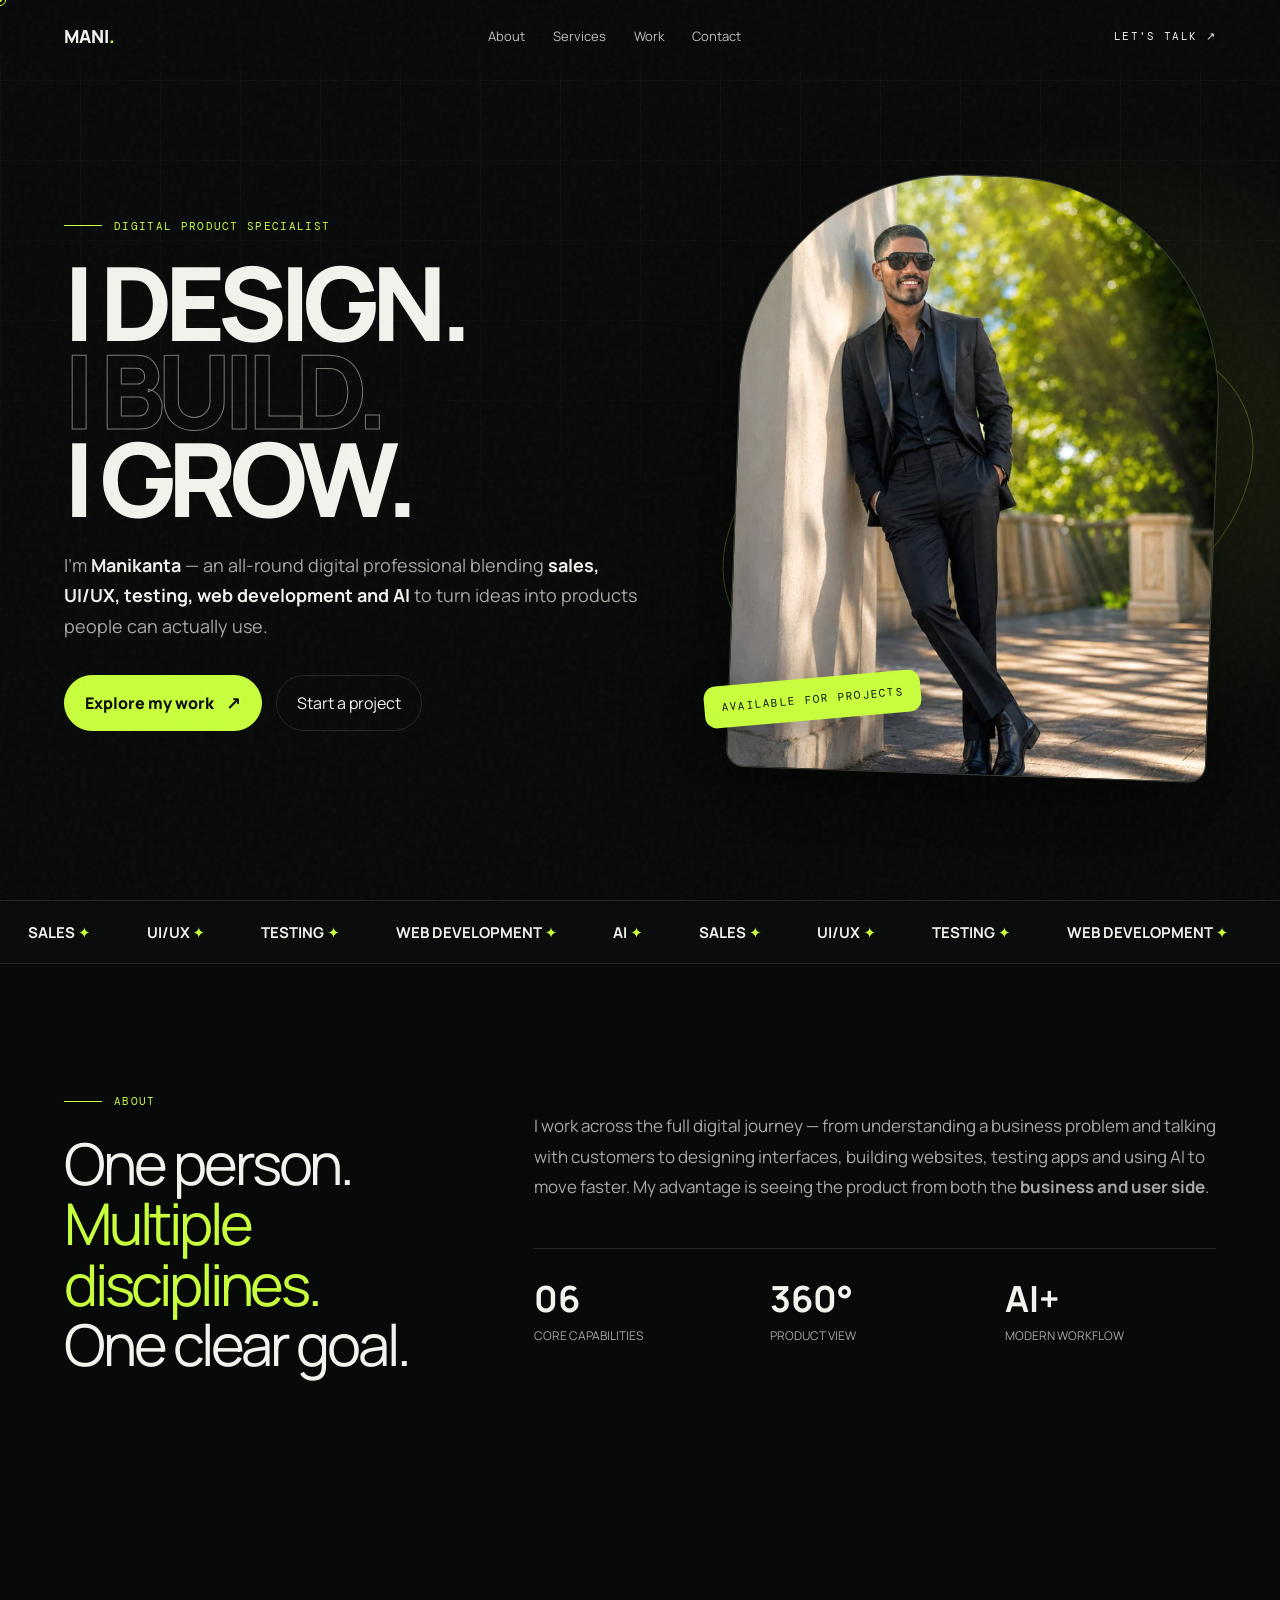
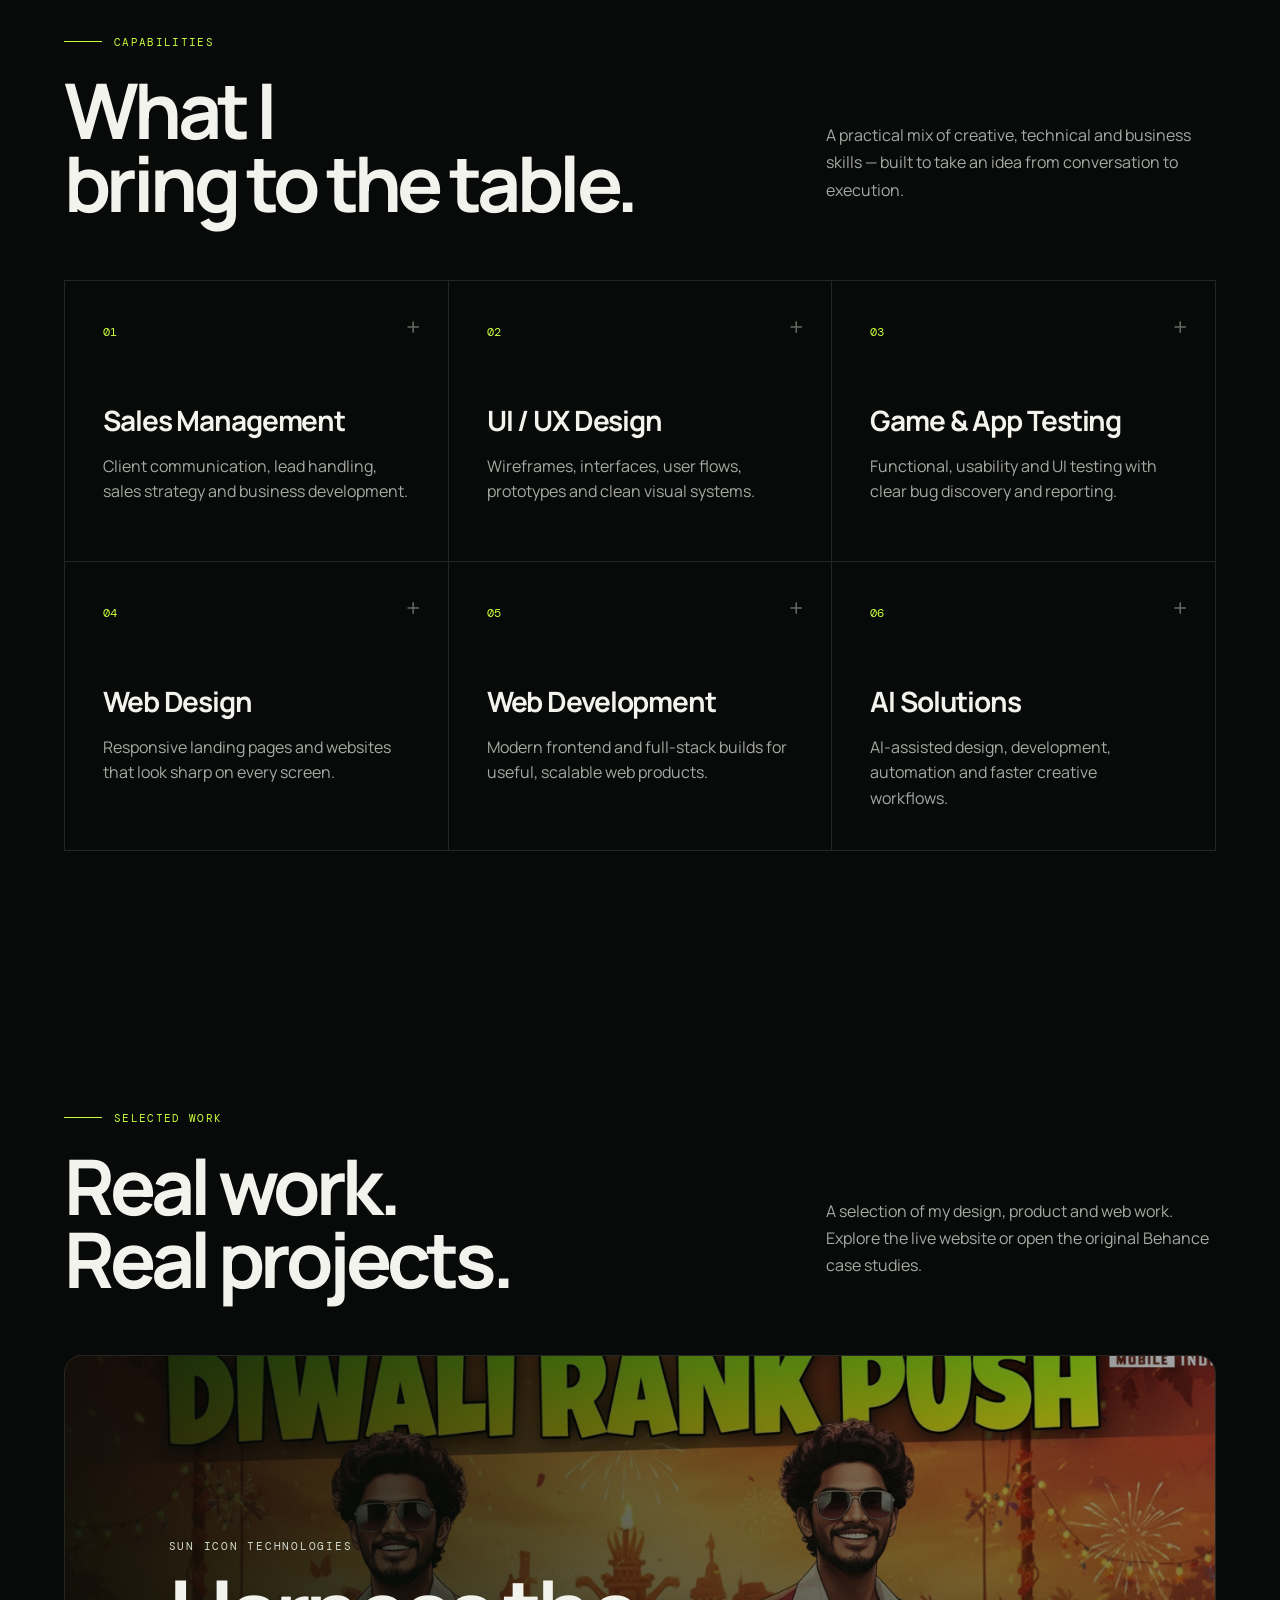
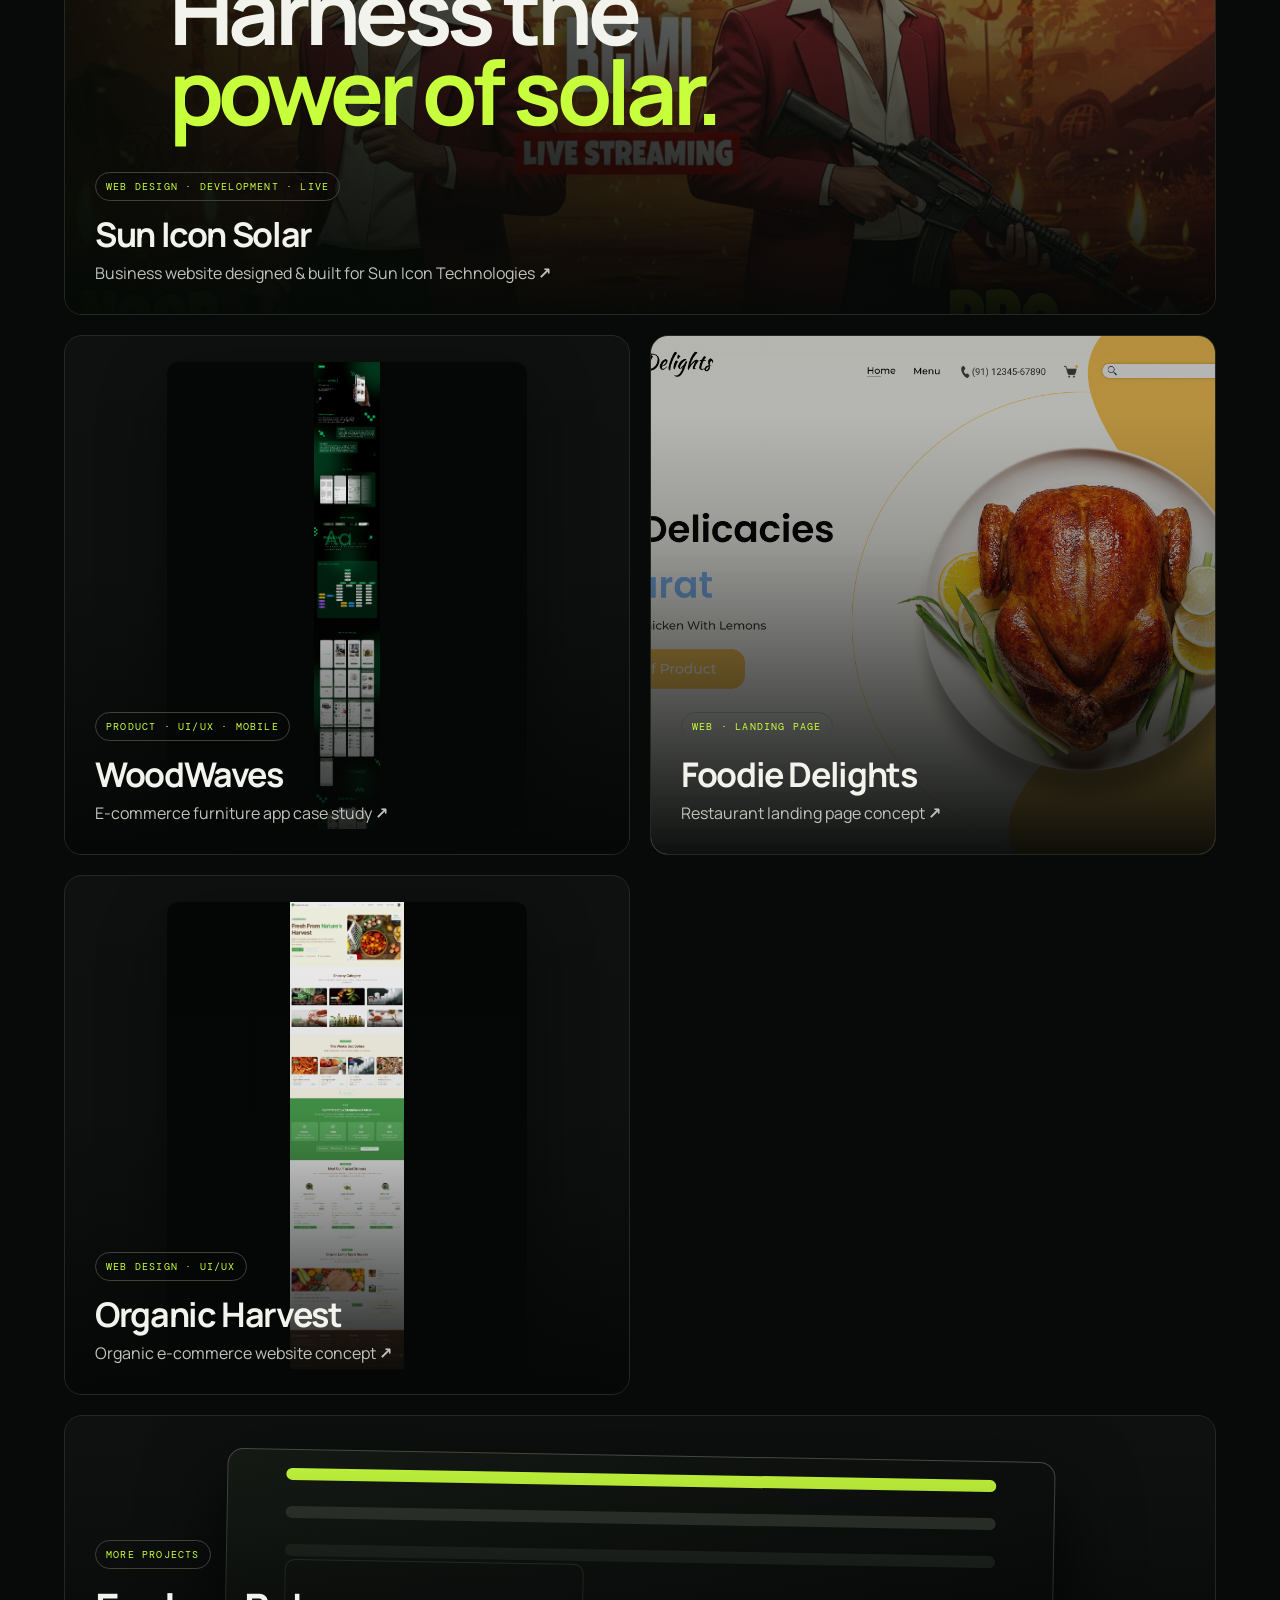
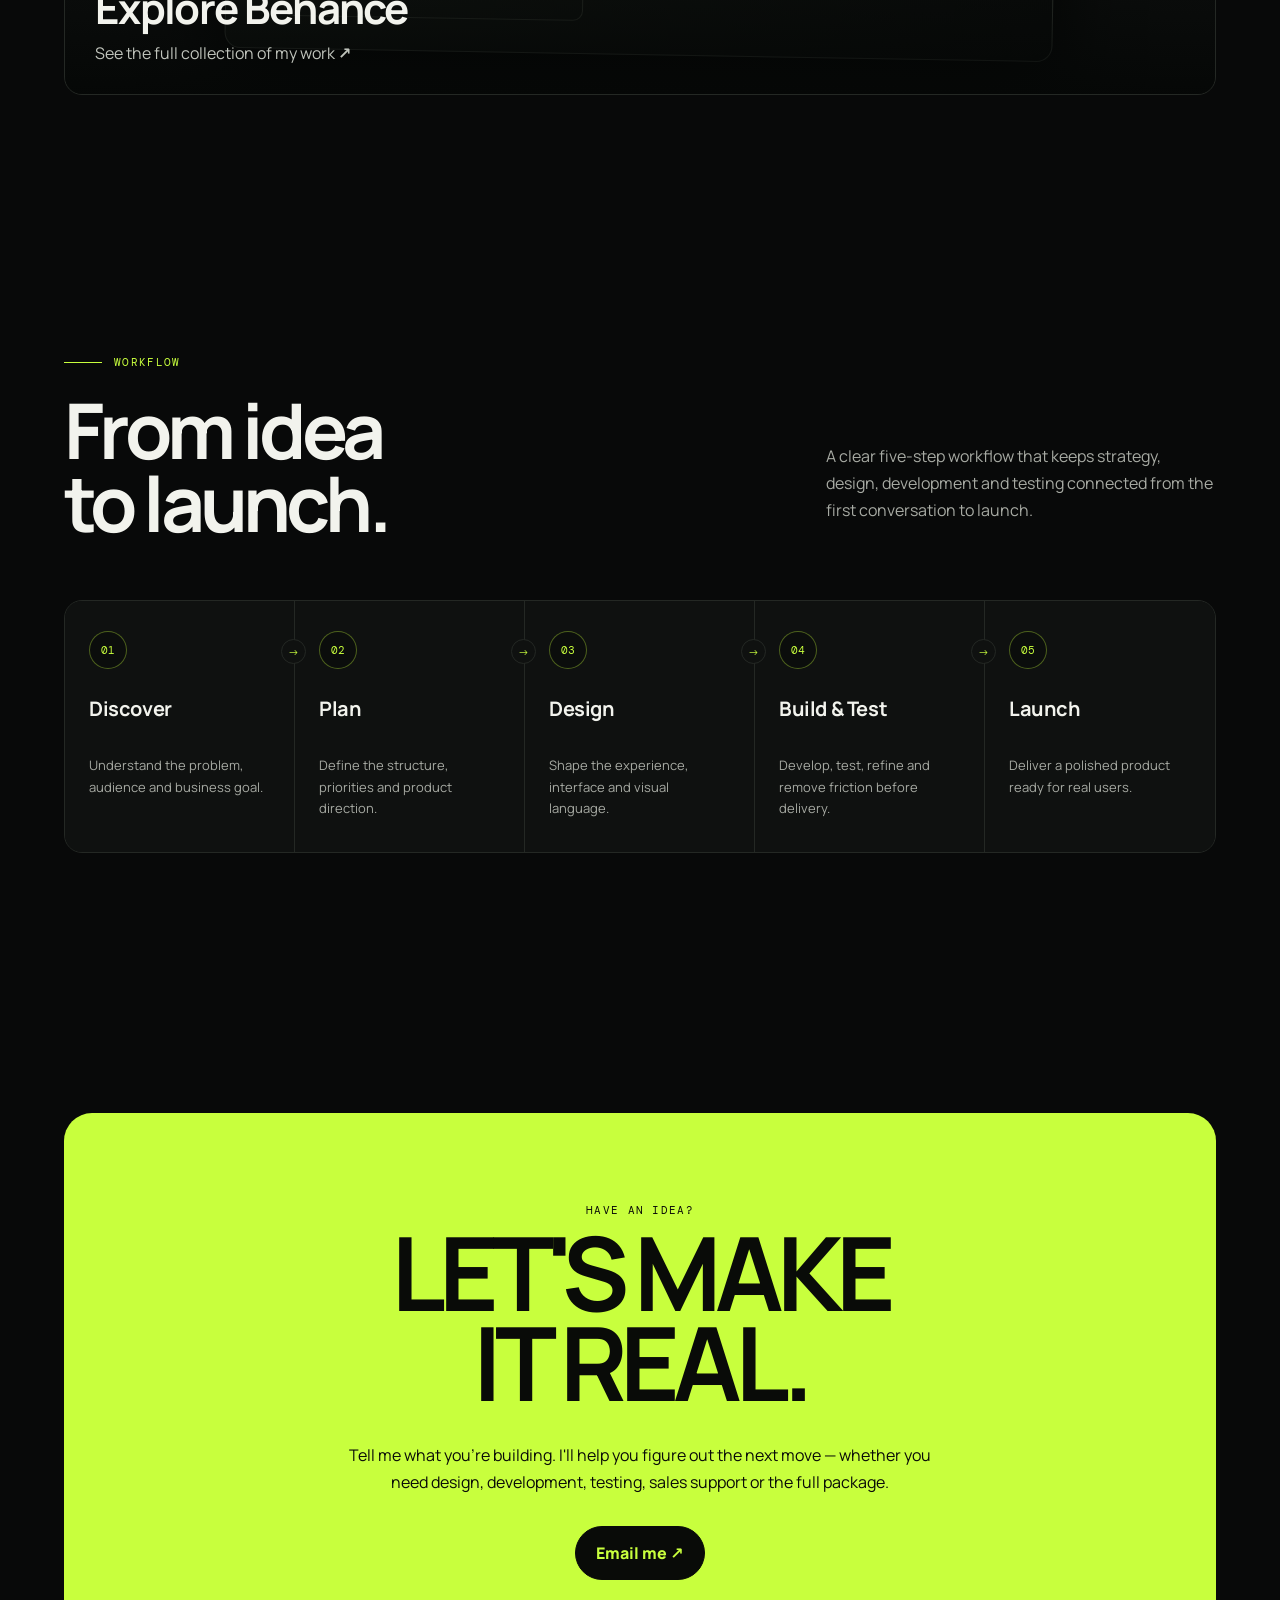
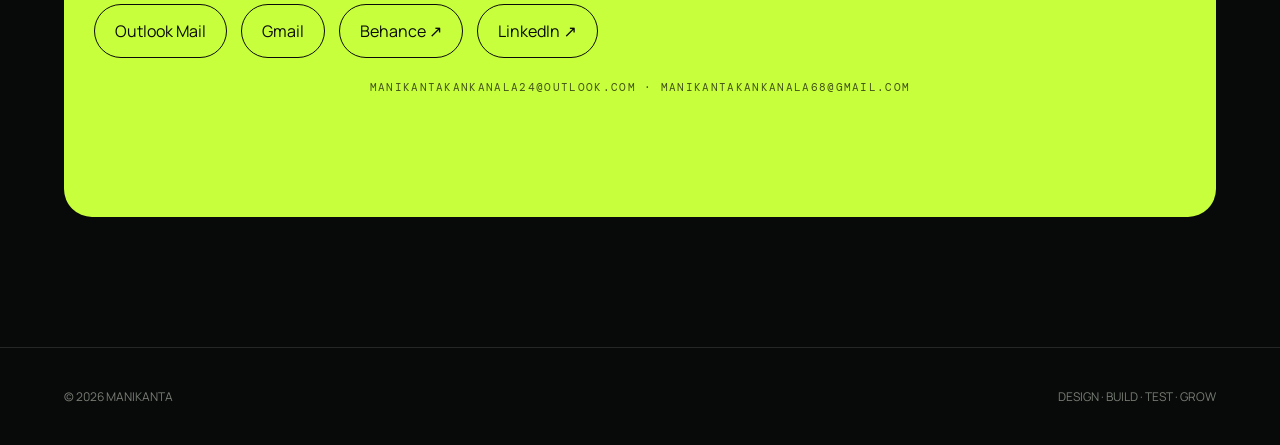
==== index.html @ 2b6ebcb5 "Add files via upload" ====
<!DOCTYPE html>
<html lang="en">
<head>
<meta charset="UTF-8">
<meta name="viewport" content="width=device-width, initial-scale=1.0">
<title>Manikanta — Digital Product Specialist</title>
<meta name="description" content="Manikanta — Sales, UI/UX, Testing, Web Development and AI-powered digital products.">
<style>
@import url('https://fonts.googleapis.com/css2?family=DM+Mono:wght@400;500&family=Manrope:wght@400;500;600;700;800&display=swap');
:root{--bg:#080909;--panel:#101211;--text:#f2f3ed;--muted:#a7aaa3;--line:#242824;--accent:#c8ff3d;--accent2:#e7ff9e}
*{box-sizing:border-box}html{scroll-behavior:smooth}body{margin:0;background:var(--bg);color:var(--text);font-family:Manrope,system-ui,sans-serif;overflow-x:hidden;cursor:none}
a{color:inherit;text-decoration:none}.mono{font-family:"DM Mono",monospace;text-transform:uppercase;letter-spacing:.12em;font-size:11px}
.cursor{position:fixed;z-index:1000;width:12px;height:12px;border:1px solid var(--accent);border-radius:50%;pointer-events:none;transform:translate(-50%,-50%);transition:width .25s,height .25s,background .25s}.cursor-dot{position:fixed;z-index:1001;width:4px;height:4px;background:var(--accent);border-radius:50%;pointer-events:none;transform:translate(-50%,-50%)}
body.hovering .cursor{width:42px;height:42px;background:rgba(200,255,61,.12)}
.noise{position:fixed;inset:0;z-index:99;pointer-events:none;opacity:.035;background-image:url("data:image/svg+xml,%3Csvg viewBox='0 0 180 180' xmlns='http://www.w3.org/2000/svg'%3E%3Cfilter id='n'%3E%3CfeTurbulence type='fractalNoise' baseFrequency='.9' numOctaves='4' stitchTiles='stitch'/%3E%3C/filter%3E%3Crect width='100%25' height='100%25' filter='url(%23n)'/%3E%3C/svg%3E")}
nav{position:fixed;z-index:90;top:0;left:0;right:0;display:flex;align-items:center;justify-content:space-between;padding:24px 5vw;background:linear-gradient(#080909ee,transparent);backdrop-filter:blur(5px)}
.logo{font-weight:800;font-size:18px}.logo span{color:var(--accent)}nav .links{display:flex;gap:28px;color:#bfc2ba;font-size:13px}nav .links a{transition:.25s}nav .links a:hover{color:var(--accent)}
.hero{min-height:100svh;position:relative;display:grid;place-items:center;padding:130px 5vw 80px;overflow:hidden}
.grid{position:absolute;inset:0;background-image:linear-gradient(rgba(255,255,255,.035) 1px,transparent 1px),linear-gradient(90deg,rgba(255,255,255,.035) 1px,transparent 1px);background-size:80px 80px;mask-image:linear-gradient(to bottom,#000,transparent 85%)}
.glow{position:absolute;width:55vw;height:55vw;right:-15vw;top:10vh;background:radial-gradient(circle,rgba(200,255,61,.13),transparent 65%);filter:blur(20px);animation:pulse 7s ease-in-out infinite}
@keyframes pulse{50%{transform:scale(1.08);opacity:.65}}
.hero-inner{width:min(1250px,100%);display:grid;grid-template-columns:1.08fr .92fr;gap:5vw;align-items:center;position:relative;z-index:2}
.eyebrow{display:flex;align-items:center;gap:12px;color:var(--accent);margin-bottom:25px}.eyebrow i{display:block;width:38px;height:1px;background:var(--accent)}
h1{font-size:clamp(55px,8vw,122px);line-height:.86;letter-spacing:-.07em;margin:0 0 28px;font-weight:800}
h1 .outline{color:transparent;-webkit-text-stroke:1px #777c73}
.hero-copy{max-width:650px;color:var(--muted);font-size:18px;line-height:1.7}.hero-copy b{color:var(--text)}
.ctas{display:flex;gap:14px;margin-top:34px;flex-wrap:wrap}.btn{display:inline-flex;align-items:center;gap:12px;padding:15px 20px;border:1px solid var(--line);border-radius:999px;transition:transform .25s,background .25s,color .25s}.btn.primary{background:var(--accent);color:#0b0d09;border-color:var(--accent);font-weight:800}.btn:hover{transform:translateY(-3px)}.btn .arrow{font-size:18px}
.photo-wrap{position:relative;justify-self:end;width:min(480px,100%);perspective:1200px}
.photo-frame{position:relative;aspect-ratio:4/5;border-radius:220px 220px 18px 18px;overflow:hidden;border:1px solid #3b4037;box-shadow:0 40px 90px rgba(0,0,0,.55);transform:rotate(2deg);transition:transform .2s ease-out}
.photo-frame:after{content:"";position:absolute;inset:0;background:linear-gradient(135deg,rgba(200,255,61,.14),transparent 35%,transparent 65%,rgba(0,0,0,.35));mix-blend-mode:screen}
.photo{width:100%;height:100%;object-fit:cover;object-position:center;display:block;filter:saturate(.92) contrast(1.04)}
.photo-tag{position:absolute;left:-32px;bottom:55px;background:var(--accent);color:#0b0d09;padding:14px 17px;border-radius:12px;z-index:3;box-shadow:0 15px 40px rgba(0,0,0,.4);transform:rotate(-5deg)}
.orbit{position:absolute;width:115%;height:55%;border:1px solid rgba(200,255,61,.3);border-radius:50%;right:-10%;top:28%;transform:rotate(-20deg);animation:orbit 10s linear infinite}.orbit:before{content:"";position:absolute;width:9px;height:9px;background:var(--accent);border-radius:50%;top:5%;left:20%;box-shadow:0 0 30px var(--accent)}
@keyframes orbit{to{transform:rotate(340deg)}}
.marquee{border-block:1px solid var(--line);overflow:hidden;white-space:nowrap;padding:20px 0;background:#0b0d0c}.track{display:inline-block;animation:marquee 28s linear infinite}.track span{font-size:15px;font-weight:700;margin:0 28px}.track b{color:var(--accent)}@keyframes marquee{to{transform:translateX(-50%)}}
section{padding:130px 5vw}.container{width:min(1250px,100%);margin:auto}.section-head{display:flex;justify-content:space-between;gap:30px;align-items:end;margin-bottom:60px}.section-title{font-size:clamp(42px,6vw,78px);line-height:.95;letter-spacing:-.06em;margin:0}.section-desc{max-width:390px;color:var(--muted);line-height:1.7}
.services{display:grid;grid-template-columns:repeat(3,1fr);gap:1px;background:var(--line);border:1px solid var(--line)}.service{background:var(--bg);padding:38px;min-height:280px;position:relative;transition:background .35s,transform .35s}.service:hover{background:#111510;transform:translateY(-5px);z-index:2}.num{color:var(--accent);font-family:"DM Mono";font-size:12px}.service h3{font-size:28px;margin:60px 0 15px;letter-spacing:-.04em}.service p{color:var(--muted);line-height:1.6;margin:0}.service .plus{position:absolute;right:28px;top:28px;font-size:25px;color:#62675f;transition:.3s}.service:hover .plus{color:var(--accent);transform:rotate(90deg)}
.showcase-grid{display:grid;grid-template-columns:repeat(2,minmax(0,1fr));gap:20px}.project{background:#0f1110;border:1px solid var(--line);border-radius:18px;overflow:hidden;min-height:430px;position:relative;display:flex;align-items:flex-end;padding:30px;transition:transform .4s,border-color .4s;isolation:isolate}.project:hover{transform:translateY(-8px);border-color:#59604f}.featured-project{grid-column:1 / -1;min-height:560px}.project-bg{position:absolute;inset:0;overflow:hidden}.ui-mock{position:absolute;inset:9%;border:1px solid #454b43;border-radius:16px;background:linear-gradient(135deg,#151a15,#0a0c0b);box-shadow:0 30px 80px #000;transform:rotate(-4deg);transition:.6s}.project:hover .ui-mock{transform:rotate(0) scale(1.04)}.ui-mock:before{content:"";position:absolute;left:7%;right:7%;top:9%;height:12px;background:var(--accent);border-radius:8px;box-shadow:0 38px 0 #30352e,0 76px 0 #242923}.ui-mock:after{content:"";position:absolute;left:7%;width:36%;top:55%;height:28%;border:1px solid #343a32;border-radius:10px}.project-img{position:absolute;inset:0;width:100%;height:100%;object-fit:cover;object-position:center;opacity:.72;filter:saturate(.9) contrast(1.05);transition:transform .7s ease,opacity .5s}.project-img.portrait{inset:5% 18%;width:64%;height:90%;object-fit:contain;object-position:center;background:#0b0d0c;border-radius:12px;box-shadow:0 25px 70px rgba(0,0,0,.55);opacity:.95}.project-img.landscape{object-fit:cover}.project.portrait-project{min-height:520px}.project.portrait-project:after{background:linear-gradient(180deg,rgba(5,7,6,.02) 0%,rgba(5,7,6,.08) 45%,rgba(5,7,6,.96) 100%)}.project:after{content:"";position:absolute;inset:0;background:linear-gradient(180deg,rgba(5,7,6,.04) 15%,rgba(5,7,6,.2) 40%,rgba(5,7,6,.95) 100%);z-index:-0}.project:hover .project-img{transform:scale(1.06);opacity:.9}.project-content{position:relative;z-index:2}.project-content h3{font-size:34px;margin:10px 0 5px;letter-spacing:-.04em}.project-content p{color:#c0c4bc;margin:0}.project .pill{display:inline-block;border:1px solid #3c4339;padding:7px 10px;border-radius:999px;font-size:10px;color:var(--accent)}.featured-overlay{position:absolute;inset:0;display:flex;flex-direction:column;justify-content:center;padding:8% 9%;z-index:1;background:linear-gradient(90deg,rgba(5,10,6,.88),rgba(5,10,6,.35) 55%,rgba(5,10,6,.08))}.small-label{font-size:11px;letter-spacing:.16em;color:#d4dacf}.featured-title{font-size:clamp(44px,7vw,92px);font-weight:700;line-height:.9;letter-spacing:-.06em;margin-top:18px}.featured-title span{color:var(--accent)}.creative-bg{background:radial-gradient(circle at 75% 25%,rgba(200,255,61,.18),transparent 30%),linear-gradient(135deg,#151914,#090b0a)}.creative-mark{position:absolute;right:12%;top:15%;font-size:110px;color:var(--accent);opacity:.12}.creative-copy{position:absolute;left:11%;top:18%;display:flex;flex-direction:column;gap:18px}.creative-copy strong{font-size:clamp(42px,5vw,72px);line-height:.88;letter-spacing:-.06em}.behance-card{min-height:280px;grid-column:1 / -1}.behance-card .project-content h3{font-size:42px}
.about{display:grid;grid-template-columns:.7fr 1.3fr;gap:8vw;align-items:start}.about-big{font-size:clamp(35px,4.5vw,62px);line-height:1.05;letter-spacing:-.055em;margin:0}.about-big em{color:var(--accent);font-style:normal}.about-text{color:var(--muted);font-size:17px;line-height:1.8}.stats{display:grid;grid-template-columns:repeat(3,1fr);gap:25px;margin-top:45px;border-top:1px solid var(--line);padding-top:25px}.stat strong{font-size:36px;display:block}.stat span{font-size:12px;color:var(--muted)}
.process{display:grid;grid-template-columns:repeat(5,minmax(0,1fr));border:1px solid var(--line);border-radius:18px;overflow:hidden;background:#0f1110}.step{position:relative;padding:30px 24px 32px;min-height:250px;border-right:1px solid var(--line);display:flex;flex-direction:column;align-items:flex-start;background:#0f1110;transition:background .3s,transform .3s}.step:last-child{border-right:0}.step:hover{background:#131713}.step .num{display:flex;align-items:center;justify-content:center;width:38px;height:38px;border:1px solid rgba(200,255,61,.35);border-radius:50%;font-size:11px;background:#0b0d0c;flex:0 0 auto}.step h4{font-size:20px;line-height:1.15;margin:28px 0 12px;letter-spacing:-.02em;min-height:46px}.step p{font-size:13px;color:var(--muted);line-height:1.65;margin:0;max-width:190px}.step:not(:last-child):after{content:"→";position:absolute;right:-12px;top:38px;width:23px;height:23px;display:flex;align-items:center;justify-content:center;background:#0f1110;border:1px solid var(--line);border-radius:50%;font-size:11px;color:var(--accent);z-index:2}
.contact{position:relative;overflow:hidden;text-align:center;background:#c8ff3d;color:#090b08;border-radius:28px;padding:90px 30px}.contact h2{font-size:clamp(50px,8vw,110px);line-height:.88;letter-spacing:-.07em;margin:10px 0 35px}.contact p{max-width:600px;margin:auto auto 30px;line-height:1.7}.contact .btn{border-color:#090b08}.contact .btn.primary{background:#090b08;color:var(--accent)}
footer{padding:40px 5vw;border-top:1px solid var(--line);display:flex;justify-content:space-between;color:#777d74;font-size:12px}.reveal{opacity:0;transform:translateY(35px);transition:opacity .8s cubic-bezier(.2,.7,.2,1),transform .8s cubic-bezier(.2,.7,.2,1)}.reveal.visible{opacity:1;transform:none}
@media(max-width:900px){.showcase-grid{grid-template-columns:1fr}.featured-project{grid-column:auto;min-height:460px}.behance-card{grid-column:auto}.featured-title{font-size:clamp(42px,12vw,68px)}body{cursor:auto}.cursor,.cursor-dot{display:none}nav .links{display:none}.hero-inner,.about{grid-template-columns:1fr}.photo-wrap{justify-self:center;max-width:430px}.hero{padding-top:120px}.services{grid-template-columns:1fr}.process{grid-template-columns:1fr}.step{border-right:0;border-bottom:1px solid var(--line);min-height:auto;padding:26px 24px 30px}.step:last-child{border-bottom:0}.step h4{min-height:0;margin:20px 0 10px}.step p{max-width:none}.step:not(:last-child):after{content:"↓";right:22px;top:auto;bottom:-12px}.section-head{display:block}.section-desc{margin-top:20px}.stats{grid-template-columns:1fr 1fr}.photo-tag{left:0}.project.big{min-height:430px}}
@media(max-width:520px){section{padding:90px 5vw}h1{font-size:55px}.hero-copy{font-size:15px}.stats{grid-template-columns:1fr}.contact{padding:65px 20px}.contact h2{font-size:56px}footer{display:block;line-height:2}}
</style>
</head>
<body>
<div class="noise"></div><div class="cursor"></div><div class="cursor-dot"></div>
<nav><a class="logo" href="#">MANI<span>.</span></a><div class="links"><a href="#about">About</a><a href="#services">Services</a><a href="#work">Work</a><a href="#contact">Contact</a></div><a class="mono" href="#contact">Let's talk ↗</a></nav>

<main>
<section class="hero">
<div class="grid"></div><div class="glow"></div>
<div class="hero-inner">
<div class="reveal">
<div class="eyebrow mono"><i></i> Digital Product Specialist</div>
<h1>I DESIGN.<br><span class="outline">I BUILD.</span><br>I GROW.</h1>
<p class="hero-copy">I'm <b>Manikanta</b> — an all-round digital professional blending <b>sales, UI/UX, testing, web development and AI</b> to turn ideas into products people can actually use.</p>
<div class="ctas"><a class="btn primary magnetic" href="#work">Explore my work <span class="arrow">↗</span></a><a class="btn magnetic" href="#contact">Start a project</a></div>
</div>
<div class="photo-wrap reveal" id="photoWrap">
<div class="orbit"></div>
<div class="photo-frame" id="photoFrame"><img class="photo" src="assets/profile.jpeg" alt="Manikanta"></div>
<div class="photo-tag mono">Available for projects</div>
</div>
</div>
</section>

<div class="marquee"><div class="track"><span>SALES <b>✦</b></span><span>UI/UX <b>✦</b></span><span>TESTING <b>✦</b></span><span>WEB DEVELOPMENT <b>✦</b></span><span>AI <b>✦</b></span><span>SALES <b>✦</b></span><span>UI/UX <b>✦</b></span><span>TESTING <b>✦</b></span><span>WEB DEVELOPMENT <b>✦</b></span><span>AI <b>✦</b></span></div></div>

<section id="about"><div class="container about">
<div class="reveal"><div class="eyebrow mono"><i></i> About</div><p class="about-big">One person.<br><em>Multiple disciplines.</em><br>One clear goal.</p></div>
<div class="reveal"><p class="about-text">I work across the full digital journey — from understanding a business problem and talking with customers to designing interfaces, building websites, testing apps and using AI to move faster. My advantage is seeing the product from both the <b>business and user side</b>.</p>
<div class="stats"><div class="stat"><strong>06</strong><span>CORE CAPABILITIES</span></div><div class="stat"><strong>360°</strong><span>PRODUCT VIEW</span></div><div class="stat"><strong>AI+</strong><span>MODERN WORKFLOW</span></div></div></div>
</div></section>

<section id="services"><div class="container"><div class="section-head reveal"><div><div class="eyebrow mono"><i></i> Capabilities</div><h2 class="section-title">What I<br>bring to the table.</h2></div><p class="section-desc">A practical mix of creative, technical and business skills — built to take an idea from conversation to execution.</p></div>
<div class="services reveal">
<div class="service"><span class="num">01</span><span class="plus">+</span><h3>Sales Management</h3><p>Client communication, lead handling, sales strategy and business development.</p></div>
<div class="service"><span class="num">02</span><span class="plus">+</span><h3>UI / UX Design</h3><p>Wireframes, interfaces, user flows, prototypes and clean visual systems.</p></div>
<div class="service"><span class="num">03</span><span class="plus">+</span><h3>Game & App Testing</h3><p>Functional, usability and UI testing with clear bug discovery and reporting.</p></div>
<div class="service"><span class="num">04</span><span class="plus">+</span><h3>Web Design</h3><p>Responsive landing pages and websites that look sharp on every screen.</p></div>
<div class="service"><span class="num">05</span><span class="plus">+</span><h3>Web Development</h3><p>Modern frontend and full-stack builds for useful, scalable web products.</p></div>
<div class="service"><span class="num">06</span><span class="plus">+</span><h3>AI Solutions</h3><p>AI-assisted design, development, automation and faster creative workflows.</p></div>
</div></div></section>

<section id="work"><div class="container"><div class="section-head reveal"><div><div class="eyebrow mono"><i></i> Selected work</div><h2 class="section-title">Real work.<br>Real projects.</h2></div><p class="section-desc">A selection of my design, product and web work. Explore the live website or open the original Behance case studies.</p></div>
<div class="showcase-grid">
<a class="project featured-project reveal" href="https://www.suniconsolar.com/" target="_blank" rel="noopener"><div class="project-bg"><img class="project-img" src="assets/solar.jpg" alt="Sun Icon Solar website"><div class="featured-overlay"><span class="mono small-label">SUN ICON TECHNOLOGIES</span><div class="featured-title">Harness the<br><span>power of solar.</span></div></div></div><div class="project-content"><span class="pill mono">WEB DESIGN · DEVELOPMENT · LIVE</span><h3>Sun Icon Solar</h3><p>Business website designed & built for Sun Icon Technologies <b>↗</b></p></div></a>
<a class="project portrait-project reveal" href="https://www.behance.net/gallery/199093803/WoodWaves-Furniture-%28-e-commerce-app%29" target="_blank" rel="noopener"><img class="project-img portrait" src="assets/woodwaves.png" alt="WoodWaves Furniture app"><div class="project-content"><span class="pill mono">PRODUCT · UI/UX · MOBILE</span><h3>WoodWaves</h3><p>E-commerce furniture app case study <b>↗</b></p></div></a>
<a class="project reveal" href="https://www.behance.net/gallery/180181639/Foodie-Delights-%28-Landing-page-%29" target="_blank" rel="noopener"><img class="project-img landscape" src="assets/foodie.jpg" alt="Foodie Delights landing page"><div class="project-content"><span class="pill mono">WEB · LANDING PAGE</span><h3>Foodie Delights</h3><p>Restaurant landing page concept <b>↗</b></p></div></a>
<a class="project portrait-project reveal" href="#" aria-label="Organic Harvest project"><img class="project-img portrait" src="assets/organic.jpg" alt="Organic Harvest website project"><div class="project-content"><span class="pill mono">WEB DESIGN · UI/UX</span><h3>Organic Harvest</h3><p>Organic e-commerce website concept <b>↗</b></p></div></a>
<a class="project behance-card reveal" href="https://www.behance.net/manikankanala" target="_blank" rel="noopener"><div class="project-bg"><div class="ui-mock" style="inset:14%;transform:rotate(1deg)"></div></div><div class="project-content"><span class="pill mono">MORE PROJECTS</span><h3>Explore Behance</h3><p>See the full collection of my work <b>↗</b></p></div></a>
</div></div></section>

<section id="process"><div class="container"><div class="section-head reveal"><div><div class="eyebrow mono"><i></i> Workflow</div><h2 class="section-title">From idea<br>to launch.</h2></div><p class="section-desc">A clear five-step workflow that keeps strategy, design, development and testing connected from the first conversation to launch.</p></div>
<div class="process reveal">
<div class="step"><span class="num">01</span><h4>Discover</h4><p>Understand the problem, audience and business goal.</p></div>
<div class="step"><span class="num">02</span><h4>Plan</h4><p>Define the structure, priorities and product direction.</p></div>
<div class="step"><span class="num">03</span><h4>Design</h4><p>Shape the experience, interface and visual language.</p></div>
<div class="step"><span class="num">04</span><h4>Build & Test</h4><p>Develop, test, refine and remove friction before delivery.</p></div>
<div class="step"><span class="num">05</span><h4>Launch</h4><p>Deliver a polished product ready for real users.</p></div>
</div></div></section>

<section id="contact"><div class="container"><div class="contact reveal"><div class="mono">Have an idea?</div><h2>LET'S MAKE<br>IT REAL.</h2><p>Tell me what you're building. I'll help you figure out the next move — whether you need design, development, testing, sales support or the full package.</p><a class="btn primary magnetic" href="mailto:manikantakankanala24@outlook.com">Email me ↗</a><div style="display:flex;flex-wrap:wrap;gap:14px;margin-top:24px"><a class="btn" href="mailto:manikantakankanala24@outlook.com">Outlook Mail</a><a class="btn" href="mailto:manikantakankanala68@gmail.com">Gmail</a><a class="btn" href="https://www.behance.net/manikankanala" target="_blank" rel="noopener">Behance ↗</a><a class="btn" href="https://www.linkedin.com/" target="_blank" rel="noopener">LinkedIn ↗</a></div><p class="mono" style="margin-top:20px;font-size:11px;opacity:.7">manikantakankanala24@outlook.com · manikantakankanala68@gmail.com</p></div></div></section>
</main>
<footer><span>© 2026 MANIKANTA</span><span>DESIGN · BUILD · TEST · GROW</span></footer>

<script>
const cursor=document.querySelector('.cursor'),dot=document.querySelector('.cursor-dot');
window.addEventListener('mousemove',e=>{cursor.style.left=e.clientX+'px';cursor.style.top=e.clientY+'px';dot.style.left=e.clientX+'px';dot.style.top=e.clientY+'px'});
document.querySelectorAll('a,.service,.project,.magnetic').forEach(el=>{el.addEventListener('mouseenter',()=>document.body.classList.add('hovering'));el.addEventListener('mouseleave',()=>document.body.classList.remove('hovering'))});
const io=new IntersectionObserver(entries=>entries.forEach(e=>{if(e.isIntersecting)e.target.classList.add('visible')}),{threshold:.12});
document.querySelectorAll('.reveal').forEach(e=>io.observe(e));
const wrap=document.getElementById('photoWrap'), frame=document.getElementById('photoFrame');
wrap.addEventListener('mousemove',e=>{const r=wrap.getBoundingClientRect(),x=(e.clientX-r.left)/r.width-.5,y=(e.clientY-r.top)/r.height-.5;frame.style.transform=`rotateY(${x*10}deg) rotateX(${-y*10}deg) rotate(2deg) translateY(-4px)`});
wrap.addEventListener('mouseleave',()=>frame.style.transform='rotate(2deg)');
document.querySelectorAll('.magnetic').forEach(el=>{el.addEventListener('mousemove',e=>{const r=el.getBoundingClientRect();el.style.transform=`translate(${(e.clientX-r.left-r.width/2)*.12}px,${(e.clientY-r.top-r.height/2)*.12}px)`});el.addEventListener('mouseleave',()=>el.style.transform='')});
window.addEventListener('scroll',()=>{const y=scrollY;document.querySelector('.glow').style.transform=`translateY(${y*.08}px) scale(1.02)`});
</script>
</body>
</html>
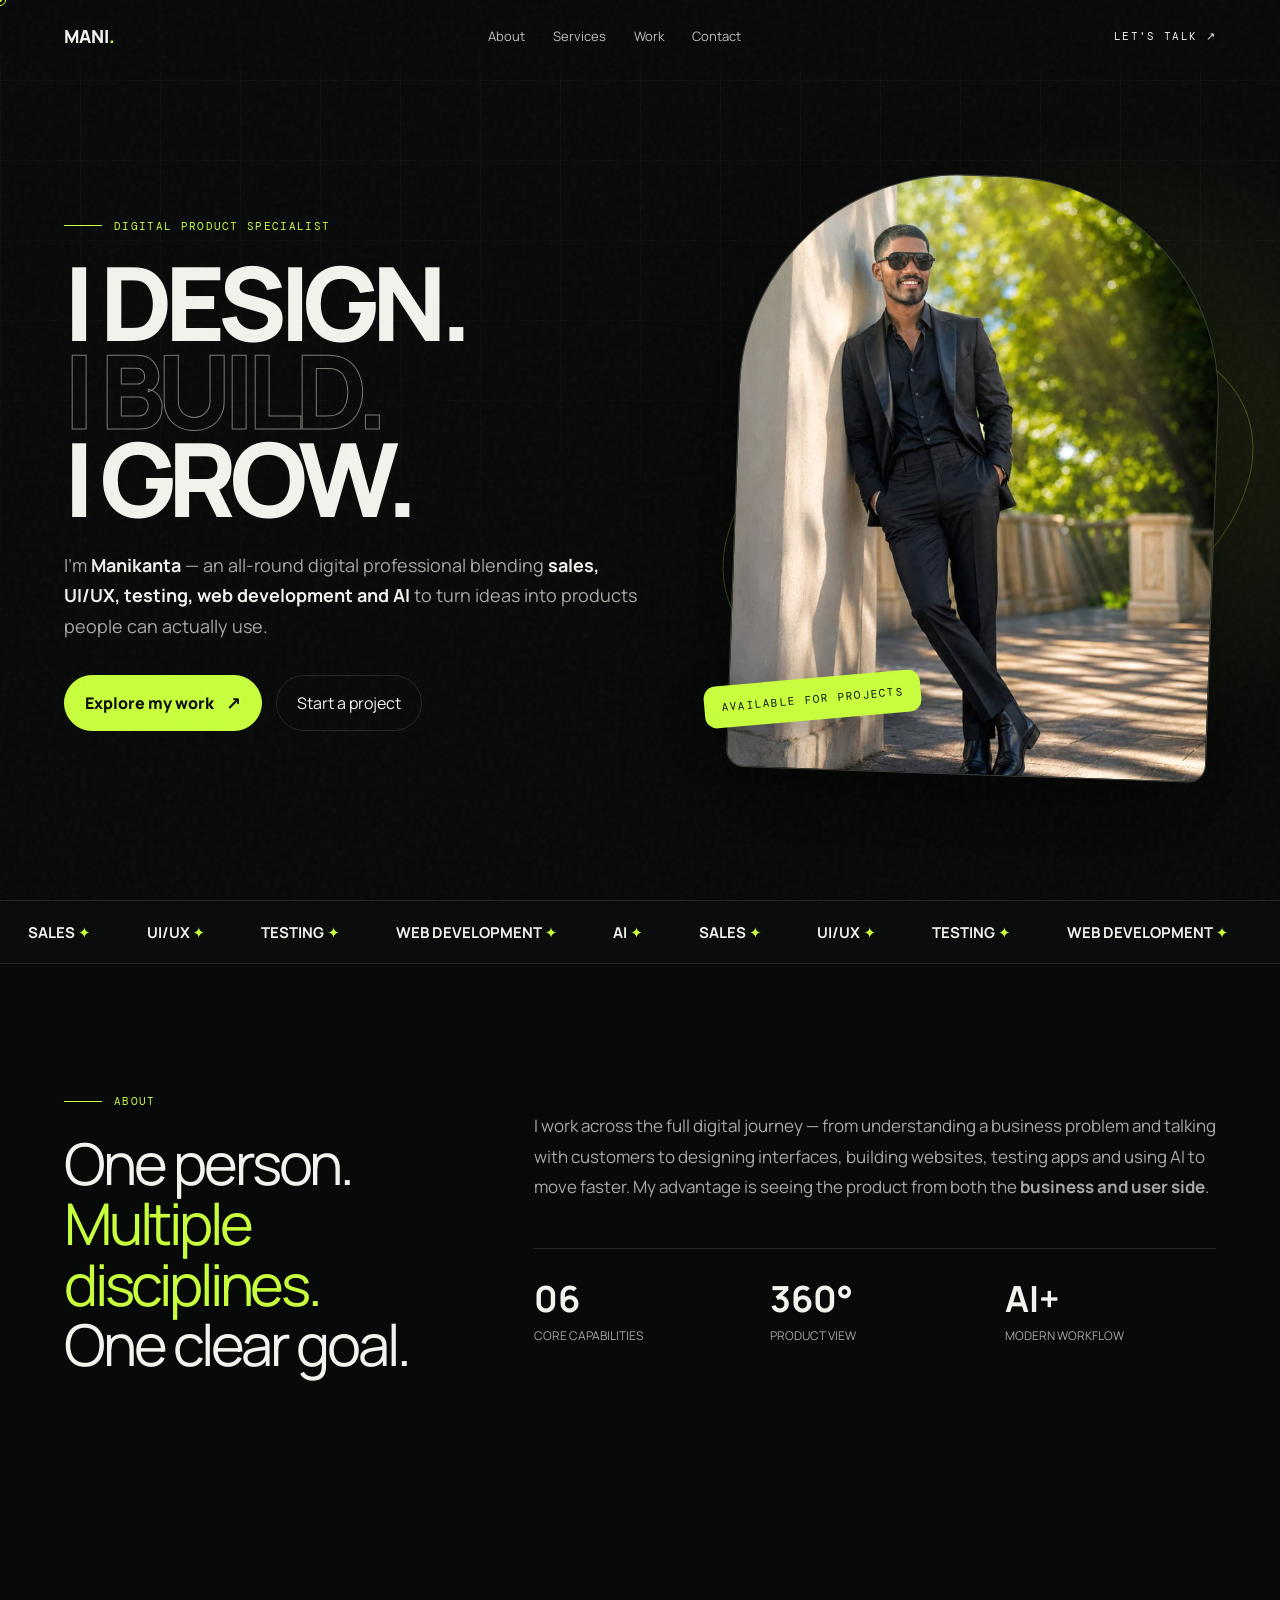
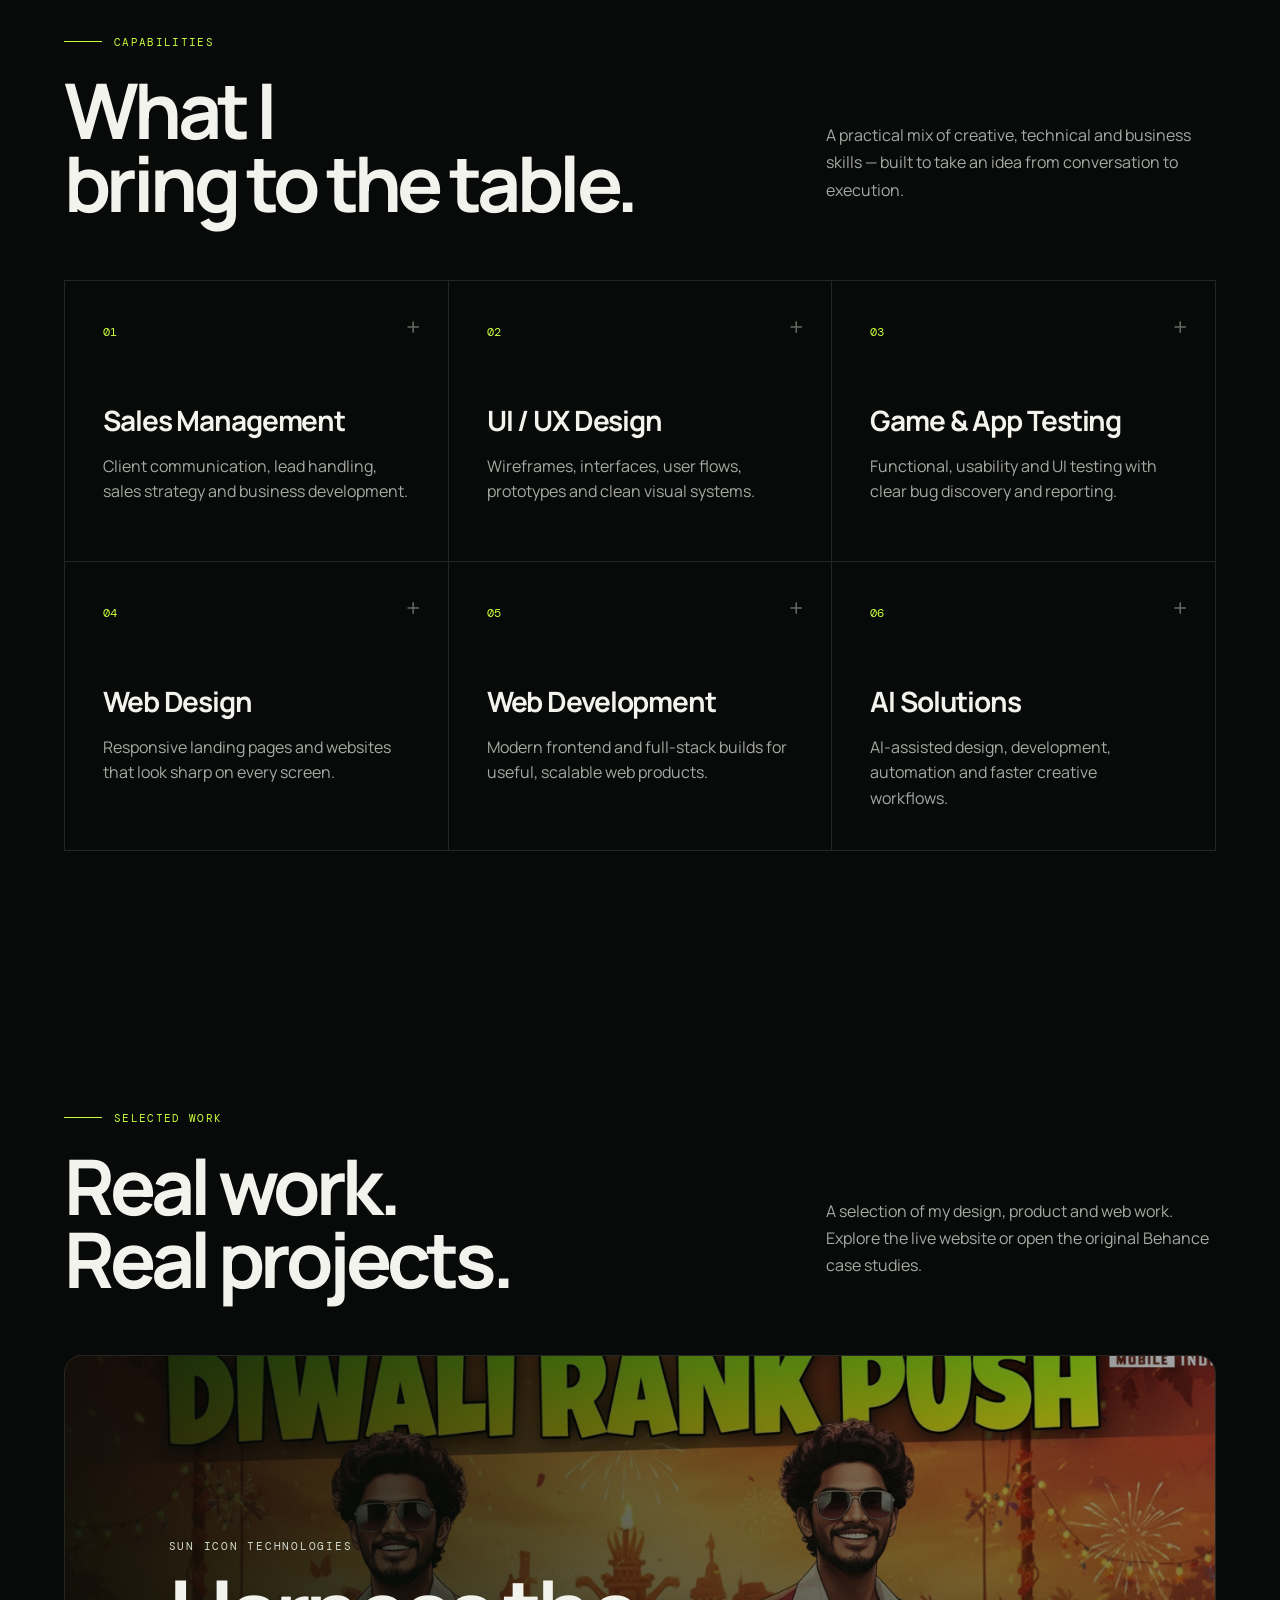
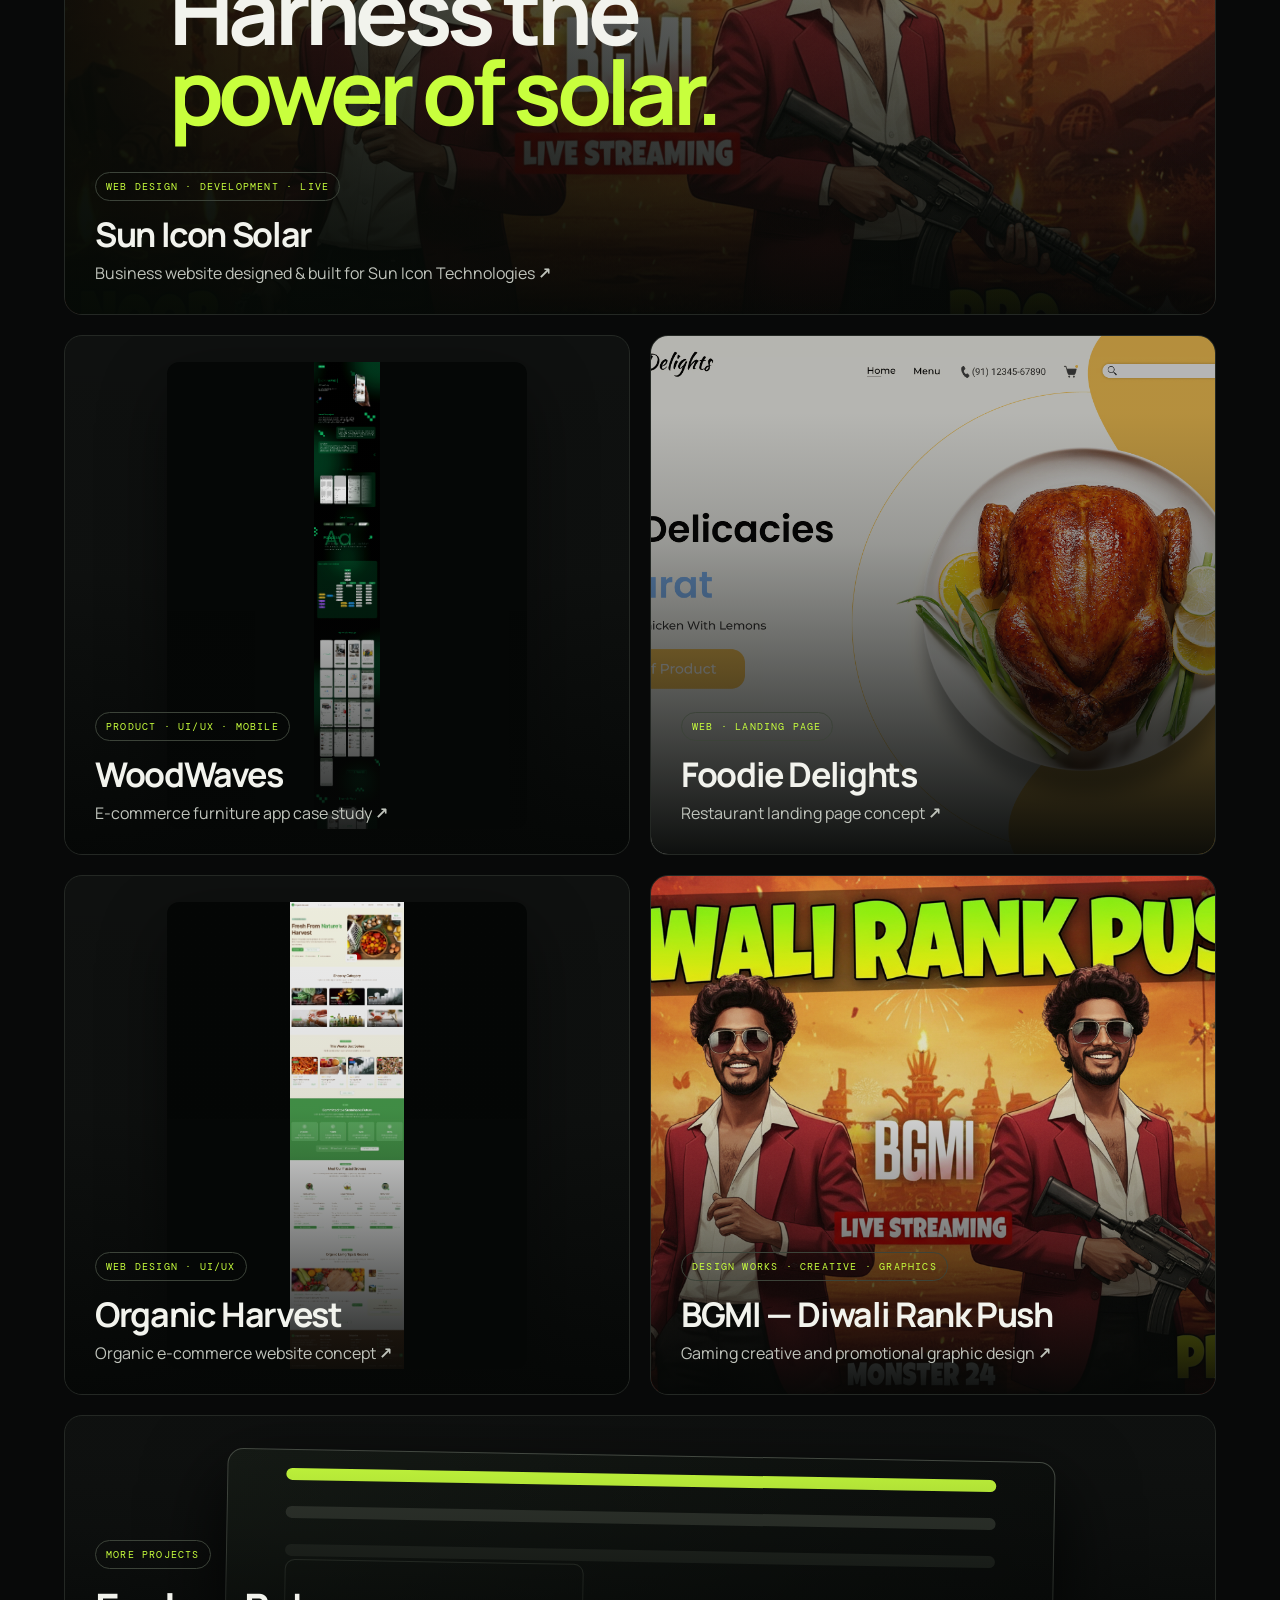
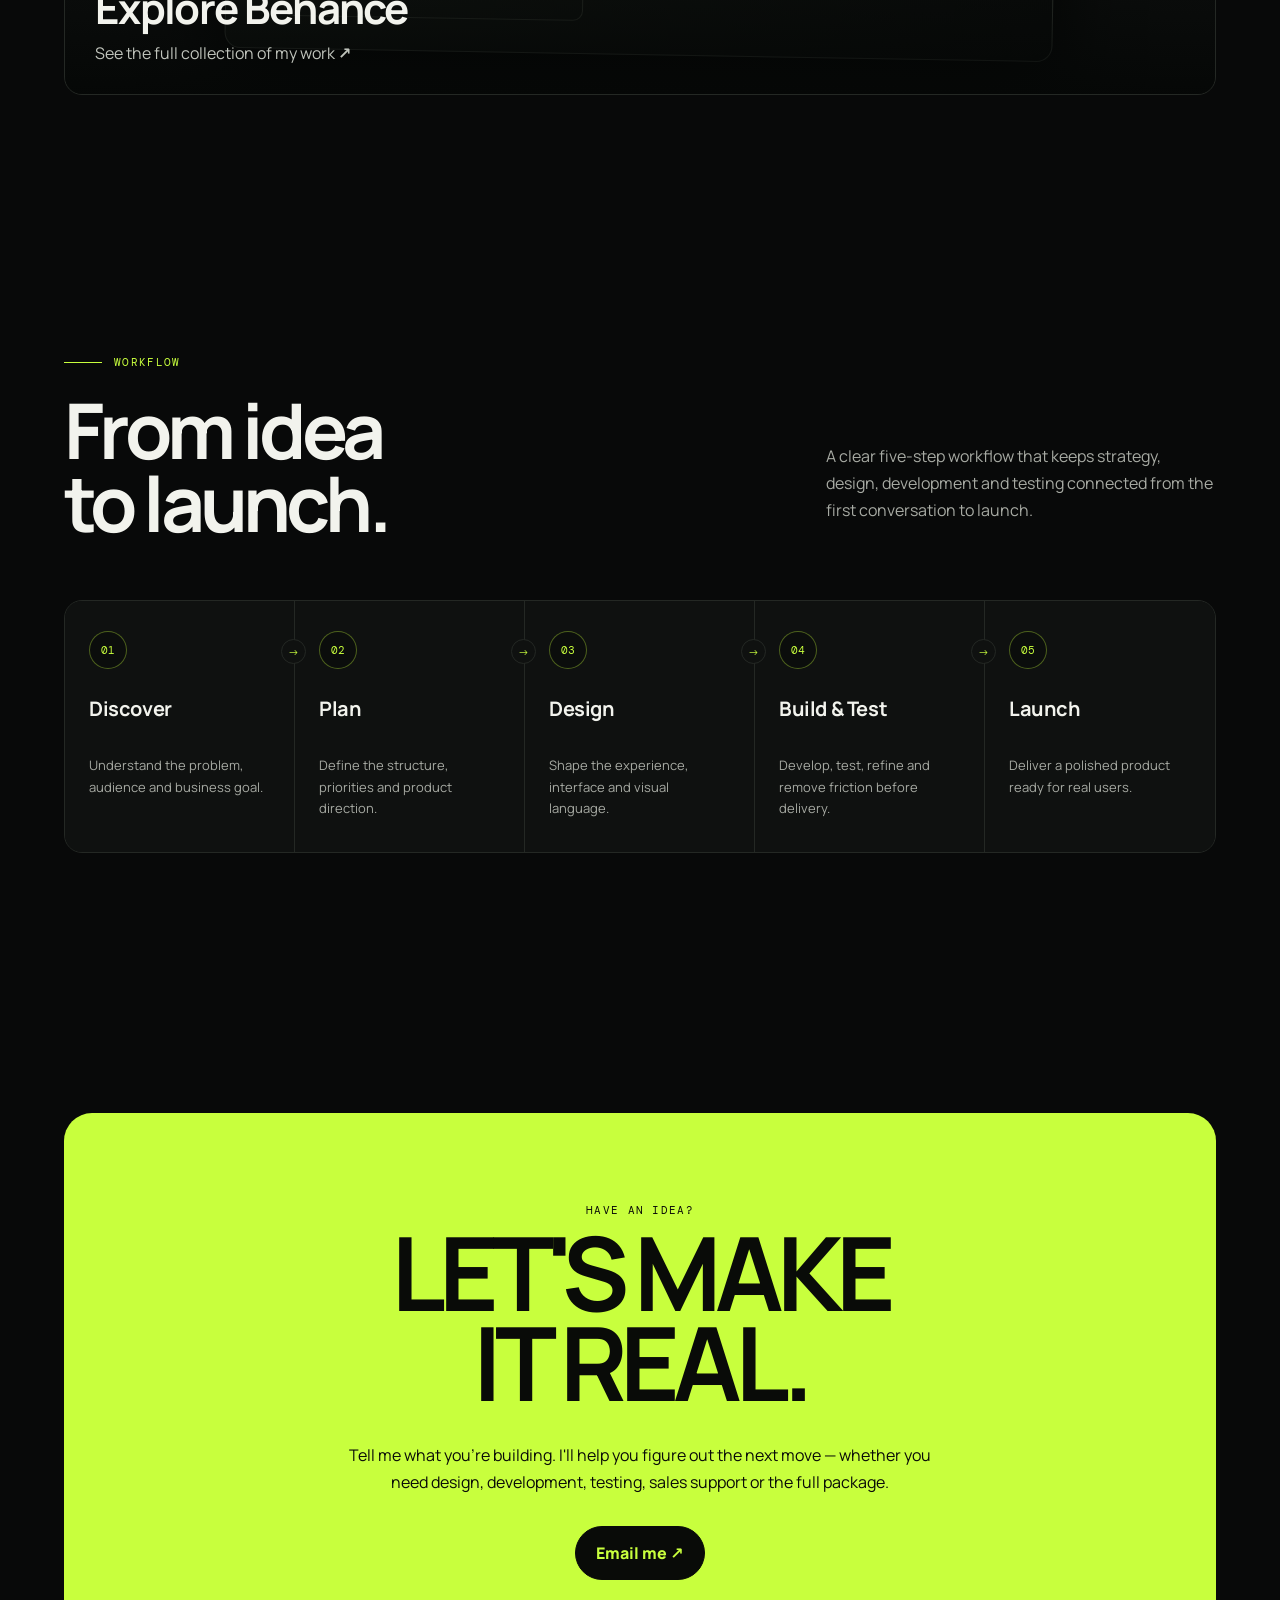
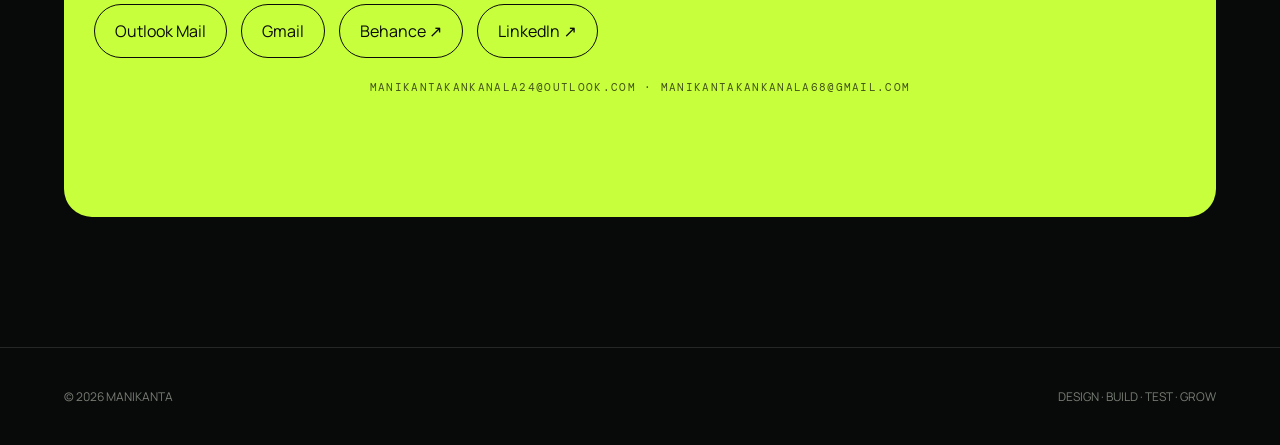
==== commit 8afe7b3f: "Add files via upload" ====
--- a/index.html
+++ b/index.html
@@ -35,7 +35,7 @@
 .marquee{border-block:1px solid var(--line);overflow:hidden;white-space:nowrap;padding:20px 0;background:#0b0d0c}.track{display:inline-block;animation:marquee 28s linear infinite}.track span{font-size:15px;font-weight:700;margin:0 28px}.track b{color:var(--accent)}@keyframes marquee{to{transform:translateX(-50%)}}
 section{padding:130px 5vw}.container{width:min(1250px,100%);margin:auto}.section-head{display:flex;justify-content:space-between;gap:30px;align-items:end;margin-bottom:60px}.section-title{font-size:clamp(42px,6vw,78px);line-height:.95;letter-spacing:-.06em;margin:0}.section-desc{max-width:390px;color:var(--muted);line-height:1.7}
 .services{display:grid;grid-template-columns:repeat(3,1fr);gap:1px;background:var(--line);border:1px solid var(--line)}.service{background:var(--bg);padding:38px;min-height:280px;position:relative;transition:background .35s,transform .35s}.service:hover{background:#111510;transform:translateY(-5px);z-index:2}.num{color:var(--accent);font-family:"DM Mono";font-size:12px}.service h3{font-size:28px;margin:60px 0 15px;letter-spacing:-.04em}.service p{color:var(--muted);line-height:1.6;margin:0}.service .plus{position:absolute;right:28px;top:28px;font-size:25px;color:#62675f;transition:.3s}.service:hover .plus{color:var(--accent);transform:rotate(90deg)}
-.showcase-grid{display:grid;grid-template-columns:repeat(2,minmax(0,1fr));gap:20px}.project{background:#0f1110;border:1px solid var(--line);border-radius:18px;overflow:hidden;min-height:430px;position:relative;display:flex;align-items:flex-end;padding:30px;transition:transform .4s,border-color .4s;isolation:isolate}.project:hover{transform:translateY(-8px);border-color:#59604f}.featured-project{grid-column:1 / -1;min-height:560px}.project-bg{position:absolute;inset:0;overflow:hidden}.ui-mock{position:absolute;inset:9%;border:1px solid #454b43;border-radius:16px;background:linear-gradient(135deg,#151a15,#0a0c0b);box-shadow:0 30px 80px #000;transform:rotate(-4deg);transition:.6s}.project:hover .ui-mock{transform:rotate(0) scale(1.04)}.ui-mock:before{content:"";position:absolute;left:7%;right:7%;top:9%;height:12px;background:var(--accent);border-radius:8px;box-shadow:0 38px 0 #30352e,0 76px 0 #242923}.ui-mock:after{content:"";position:absolute;left:7%;width:36%;top:55%;height:28%;border:1px solid #343a32;border-radius:10px}.project-img{position:absolute;inset:0;width:100%;height:100%;object-fit:cover;object-position:center;opacity:.72;filter:saturate(.9) contrast(1.05);transition:transform .7s ease,opacity .5s}.project-img.portrait{inset:5% 18%;width:64%;height:90%;object-fit:contain;object-position:center;background:#0b0d0c;border-radius:12px;box-shadow:0 25px 70px rgba(0,0,0,.55);opacity:.95}.project-img.landscape{object-fit:cover}.project.portrait-project{min-height:520px}.project.portrait-project:after{background:linear-gradient(180deg,rgba(5,7,6,.02) 0%,rgba(5,7,6,.08) 45%,rgba(5,7,6,.96) 100%)}.project:after{content:"";position:absolute;inset:0;background:linear-gradient(180deg,rgba(5,7,6,.04) 15%,rgba(5,7,6,.2) 40%,rgba(5,7,6,.95) 100%);z-index:-0}.project:hover .project-img{transform:scale(1.06);opacity:.9}.project-content{position:relative;z-index:2}.project-content h3{font-size:34px;margin:10px 0 5px;letter-spacing:-.04em}.project-content p{color:#c0c4bc;margin:0}.project .pill{display:inline-block;border:1px solid #3c4339;padding:7px 10px;border-radius:999px;font-size:10px;color:var(--accent)}.featured-overlay{position:absolute;inset:0;display:flex;flex-direction:column;justify-content:center;padding:8% 9%;z-index:1;background:linear-gradient(90deg,rgba(5,10,6,.88),rgba(5,10,6,.35) 55%,rgba(5,10,6,.08))}.small-label{font-size:11px;letter-spacing:.16em;color:#d4dacf}.featured-title{font-size:clamp(44px,7vw,92px);font-weight:700;line-height:.9;letter-spacing:-.06em;margin-top:18px}.featured-title span{color:var(--accent)}.creative-bg{background:radial-gradient(circle at 75% 25%,rgba(200,255,61,.18),transparent 30%),linear-gradient(135deg,#151914,#090b0a)}.creative-mark{position:absolute;right:12%;top:15%;font-size:110px;color:var(--accent);opacity:.12}.creative-copy{position:absolute;left:11%;top:18%;display:flex;flex-direction:column;gap:18px}.creative-copy strong{font-size:clamp(42px,5vw,72px);line-height:.88;letter-spacing:-.06em}.behance-card{min-height:280px;grid-column:1 / -1}.behance-card .project-content h3{font-size:42px}
+.showcase-grid{display:grid;grid-template-columns:repeat(2,minmax(0,1fr));gap:20px}.project{background:#0f1110;border:1px solid var(--line);border-radius:18px;overflow:hidden;min-height:430px;position:relative;display:flex;align-items:flex-end;padding:30px;transition:transform .4s,border-color .4s;isolation:isolate}.project:hover{transform:translateY(-8px);border-color:#59604f}.featured-project{grid-column:1 / -1;min-height:560px}.project-bg{position:absolute;inset:0;overflow:hidden}.ui-mock{position:absolute;inset:9%;border:1px solid #454b43;border-radius:16px;background:linear-gradient(135deg,#151a15,#0a0c0b);box-shadow:0 30px 80px #000;transform:rotate(-4deg);transition:.6s}.project:hover .ui-mock{transform:rotate(0) scale(1.04)}.ui-mock:before{content:"";position:absolute;left:7%;right:7%;top:9%;height:12px;background:var(--accent);border-radius:8px;box-shadow:0 38px 0 #30352e,0 76px 0 #242923}.ui-mock:after{content:"";position:absolute;left:7%;width:36%;top:55%;height:28%;border:1px solid #343a32;border-radius:10px}.project-img{position:absolute;inset:0;width:100%;height:100%;object-fit:cover;object-position:center;opacity:.72;filter:saturate(.9) contrast(1.05);transition:transform .7s ease,opacity .5s}.project-img.portrait{inset:5% 18%;width:64%;height:90%;object-fit:contain;object-position:center;background:#0b0d0c;border-radius:12px;box-shadow:0 25px 70px rgba(0,0,0,.55);opacity:.95}.project-img.landscape{object-fit:cover}.project.portrait-project{min-height:520px}.project.portrait-project:after{background:linear-gradient(180deg,rgba(5,7,6,.02) 0%,rgba(5,7,6,.08) 45%,rgba(5,7,6,.96) 100%)}.project:after{content:"";position:absolute;inset:0;background:linear-gradient(180deg,rgba(5,7,6,.04) 15%,rgba(5,7,6,.2) 40%,rgba(5,7,6,.95) 100%);z-index:-0}.project:hover .project-img{transform:scale(1.06);opacity:.9}.project-content{position:relative;z-index:2}.project-content h3{font-size:34px;margin:10px 0 5px;letter-spacing:-.04em}.design-project{min-height:520px}.design-img{object-fit:cover;object-position:center;opacity:.95}.design-project:after{background:linear-gradient(180deg,rgba(5,7,6,.02) 10%,rgba(5,7,6,.12) 45%,rgba(5,7,6,.96) 100%)}.project-content p{color:#c0c4bc;margin:0}.project .pill{display:inline-block;border:1px solid #3c4339;padding:7px 10px;border-radius:999px;font-size:10px;color:var(--accent)}.featured-overlay{position:absolute;inset:0;display:flex;flex-direction:column;justify-content:center;padding:8% 9%;z-index:1;background:linear-gradient(90deg,rgba(5,10,6,.88),rgba(5,10,6,.35) 55%,rgba(5,10,6,.08))}.small-label{font-size:11px;letter-spacing:.16em;color:#d4dacf}.featured-title{font-size:clamp(44px,7vw,92px);font-weight:700;line-height:.9;letter-spacing:-.06em;margin-top:18px}.featured-title span{color:var(--accent)}.creative-bg{background:radial-gradient(circle at 75% 25%,rgba(200,255,61,.18),transparent 30%),linear-gradient(135deg,#151914,#090b0a)}.creative-mark{position:absolute;right:12%;top:15%;font-size:110px;color:var(--accent);opacity:.12}.creative-copy{position:absolute;left:11%;top:18%;display:flex;flex-direction:column;gap:18px}.creative-copy strong{font-size:clamp(42px,5vw,72px);line-height:.88;letter-spacing:-.06em}.behance-card{min-height:280px;grid-column:1 / -1}.behance-card .project-content h3{font-size:42px}
 .about{display:grid;grid-template-columns:.7fr 1.3fr;gap:8vw;align-items:start}.about-big{font-size:clamp(35px,4.5vw,62px);line-height:1.05;letter-spacing:-.055em;margin:0}.about-big em{color:var(--accent);font-style:normal}.about-text{color:var(--muted);font-size:17px;line-height:1.8}.stats{display:grid;grid-template-columns:repeat(3,1fr);gap:25px;margin-top:45px;border-top:1px solid var(--line);padding-top:25px}.stat strong{font-size:36px;display:block}.stat span{font-size:12px;color:var(--muted)}
 .process{display:grid;grid-template-columns:repeat(5,minmax(0,1fr));border:1px solid var(--line);border-radius:18px;overflow:hidden;background:#0f1110}.step{position:relative;padding:30px 24px 32px;min-height:250px;border-right:1px solid var(--line);display:flex;flex-direction:column;align-items:flex-start;background:#0f1110;transition:background .3s,transform .3s}.step:last-child{border-right:0}.step:hover{background:#131713}.step .num{display:flex;align-items:center;justify-content:center;width:38px;height:38px;border:1px solid rgba(200,255,61,.35);border-radius:50%;font-size:11px;background:#0b0d0c;flex:0 0 auto}.step h4{font-size:20px;line-height:1.15;margin:28px 0 12px;letter-spacing:-.02em;min-height:46px}.step p{font-size:13px;color:var(--muted);line-height:1.65;margin:0;max-width:190px}.step:not(:last-child):after{content:"→";position:absolute;right:-12px;top:38px;width:23px;height:23px;display:flex;align-items:center;justify-content:center;background:#0f1110;border:1px solid var(--line);border-radius:50%;font-size:11px;color:var(--accent);z-index:2}
 .contact{position:relative;overflow:hidden;text-align:center;background:#c8ff3d;color:#090b08;border-radius:28px;padding:90px 30px}.contact h2{font-size:clamp(50px,8vw,110px);line-height:.88;letter-spacing:-.07em;margin:10px 0 35px}.contact p{max-width:600px;margin:auto auto 30px;line-height:1.7}.contact .btn{border-color:#090b08}.contact .btn.primary{background:#090b08;color:var(--accent)}
@@ -90,6 +90,7 @@
 <a class="project portrait-project reveal" href="https://www.behance.net/gallery/199093803/WoodWaves-Furniture-%28-e-commerce-app%29" target="_blank" rel="noopener"><img class="project-img portrait" src="assets/woodwaves.png" alt="WoodWaves Furniture app"><div class="project-content"><span class="pill mono">PRODUCT · UI/UX · MOBILE</span><h3>WoodWaves</h3><p>E-commerce furniture app case study <b>↗</b></p></div></a>
 <a class="project reveal" href="https://www.behance.net/gallery/180181639/Foodie-Delights-%28-Landing-page-%29" target="_blank" rel="noopener"><img class="project-img landscape" src="assets/foodie.jpg" alt="Foodie Delights landing page"><div class="project-content"><span class="pill mono">WEB · LANDING PAGE</span><h3>Foodie Delights</h3><p>Restaurant landing page concept <b>↗</b></p></div></a>
 <a class="project portrait-project reveal" href="#" aria-label="Organic Harvest project"><img class="project-img portrait" src="assets/organic.jpg" alt="Organic Harvest website project"><div class="project-content"><span class="pill mono">WEB DESIGN · UI/UX</span><h3>Organic Harvest</h3><p>Organic e-commerce website concept <b>↗</b></p></div></a>
+<a class="project design-project reveal" href="https://www.behance.net/gallery/199362571/Ganesha-Chaturthi-Poster-Design-Assignment" target="_blank" rel="noopener"><img class="project-img design-img" src="assets/bgmi.png" alt="BGMI Diwali Rank Push design work"><div class="project-content"><span class="pill mono">DESIGN WORKS · CREATIVE · GRAPHICS</span><h3>BGMI — Diwali Rank Push</h3><p>Gaming creative and promotional graphic design <b>↗</b></p></div></a>
 <a class="project behance-card reveal" href="https://www.behance.net/manikankanala" target="_blank" rel="noopener"><div class="project-bg"><div class="ui-mock" style="inset:14%;transform:rotate(1deg)"></div></div><div class="project-content"><span class="pill mono">MORE PROJECTS</span><h3>Explore Behance</h3><p>See the full collection of my work <b>↗</b></p></div></a>
 </div></div></section>
 
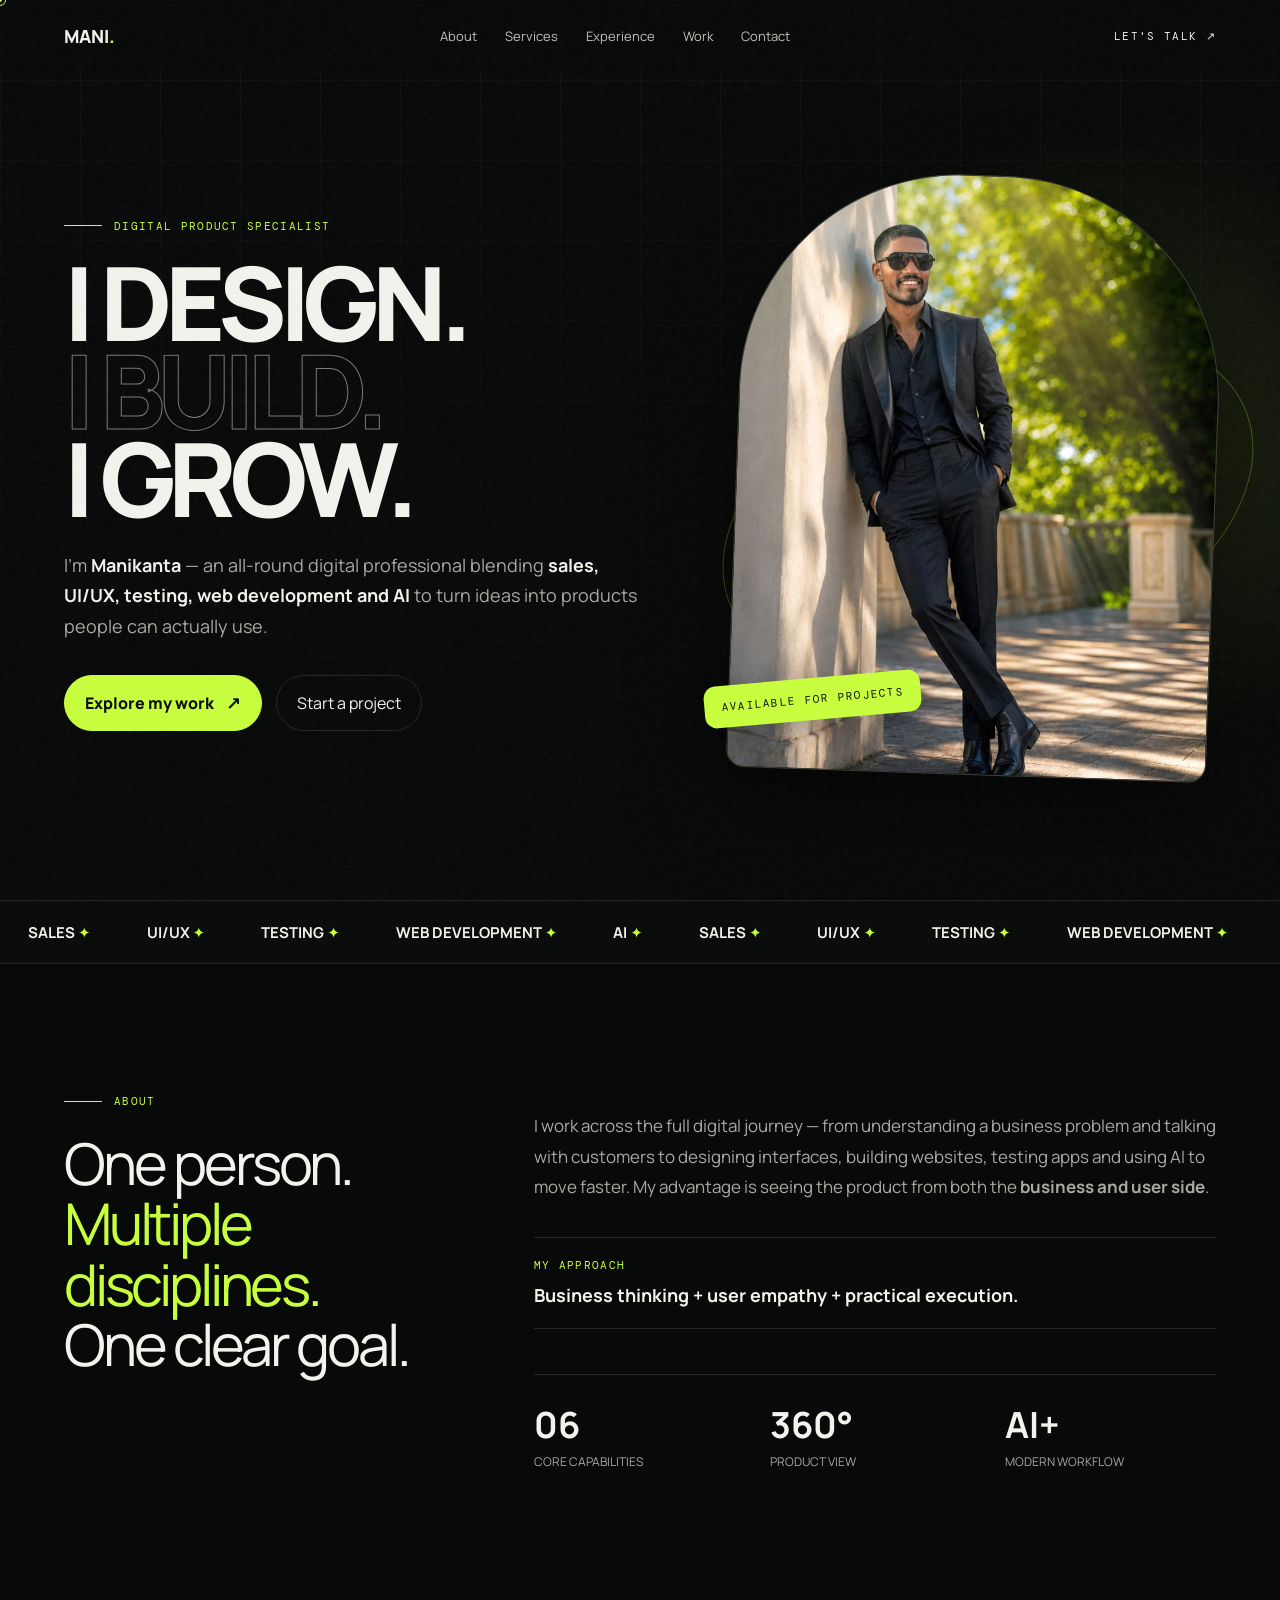
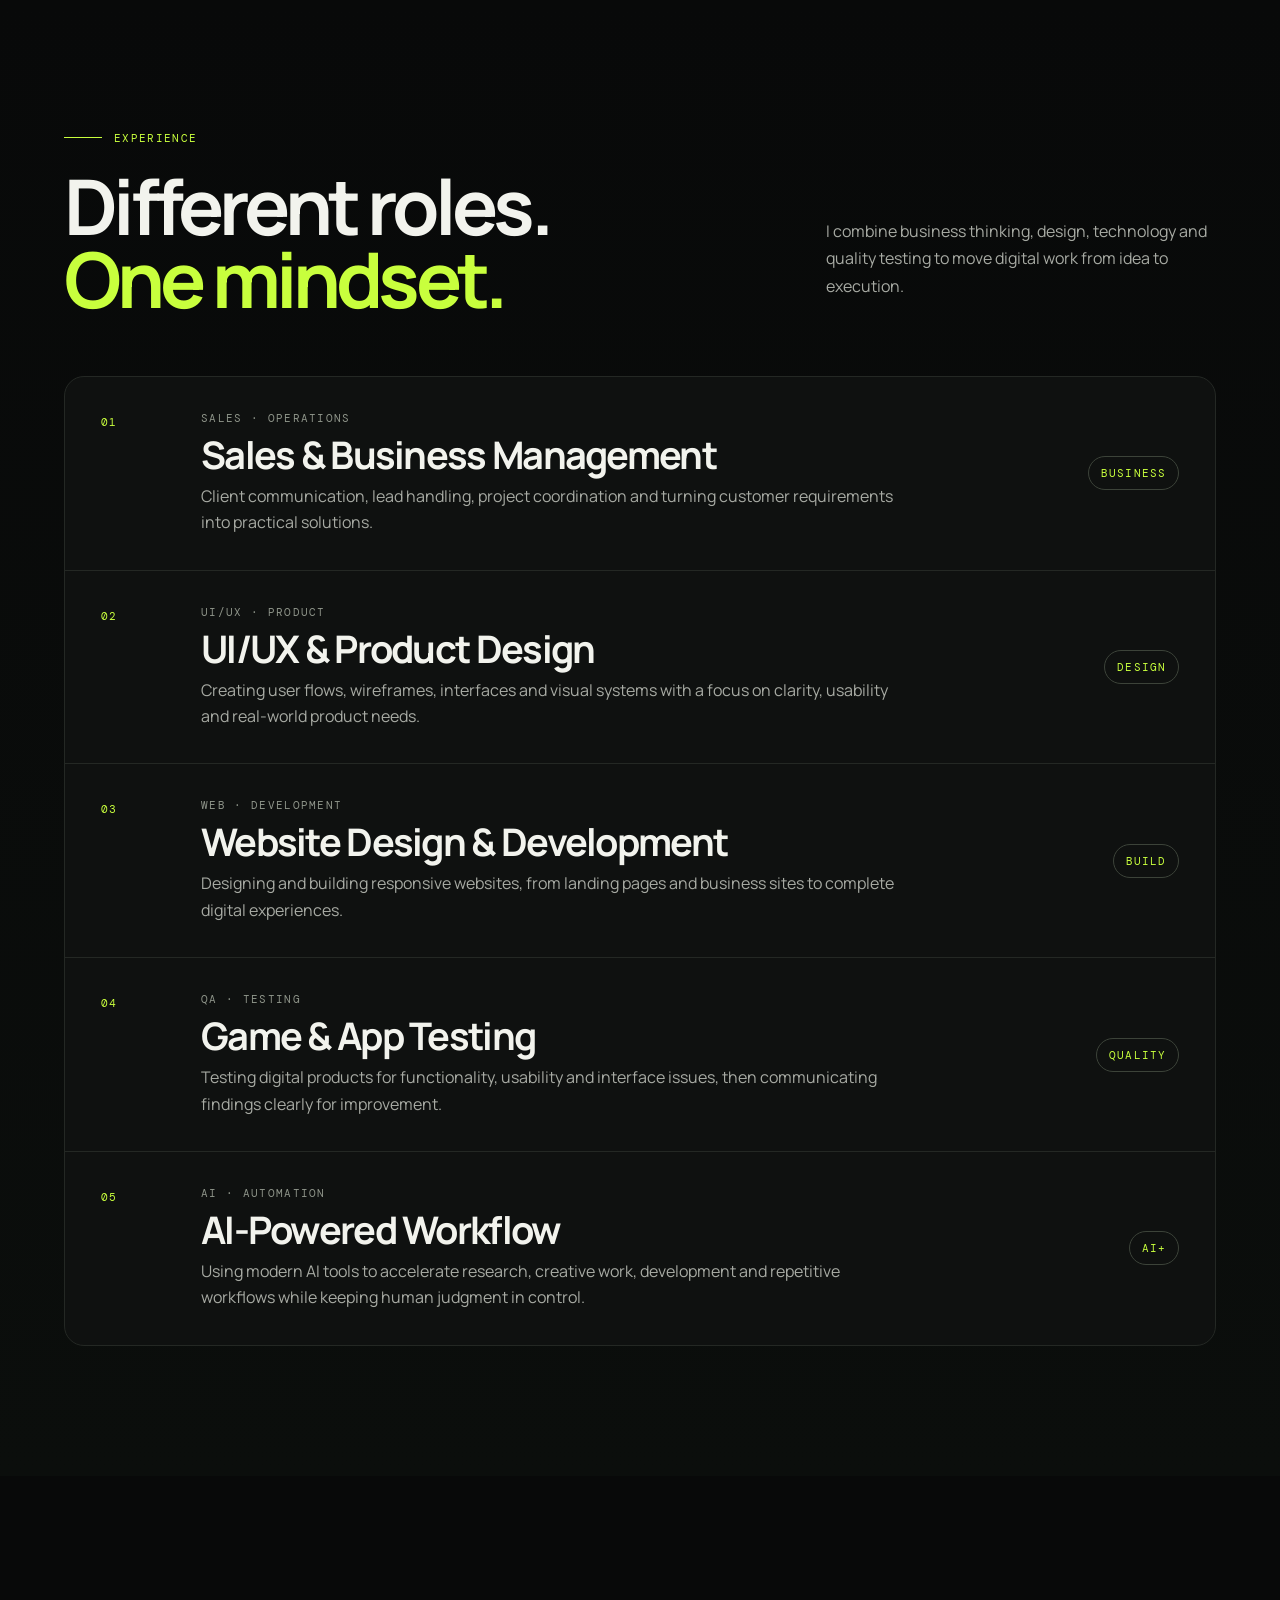
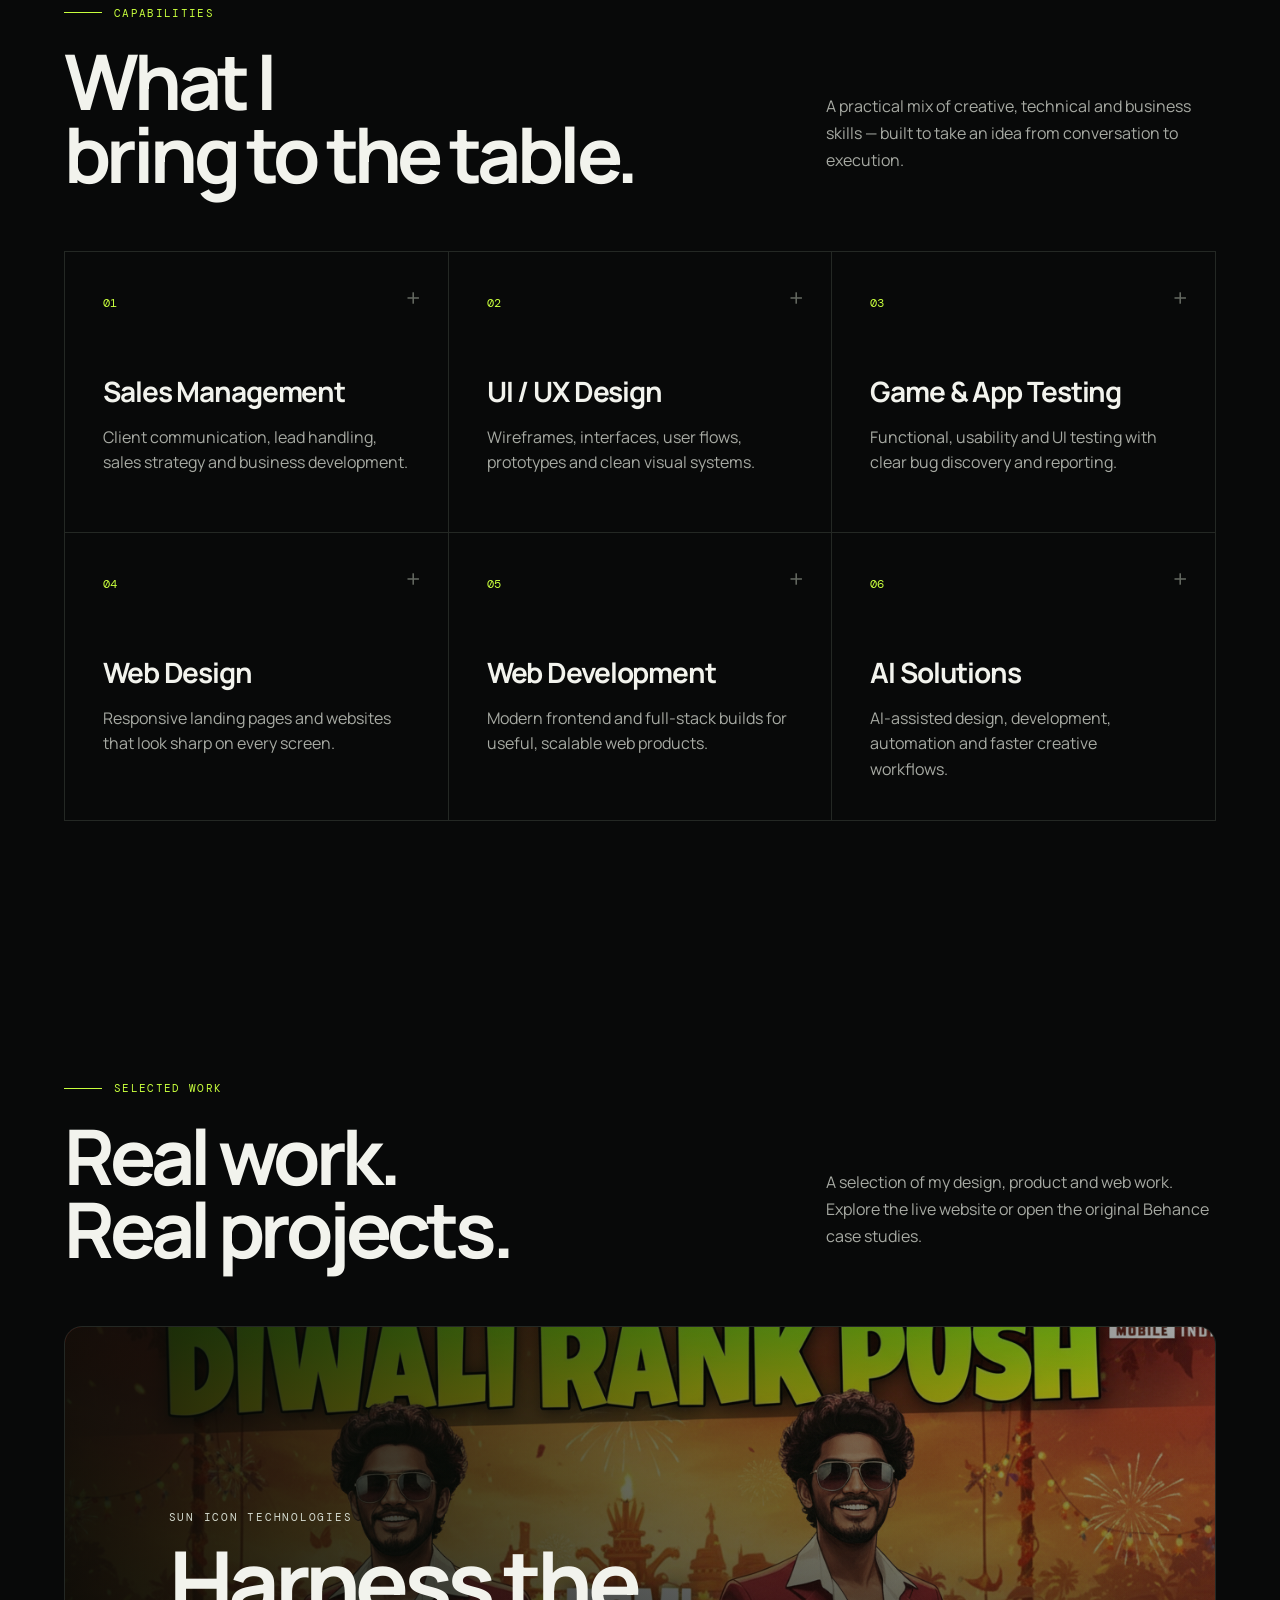
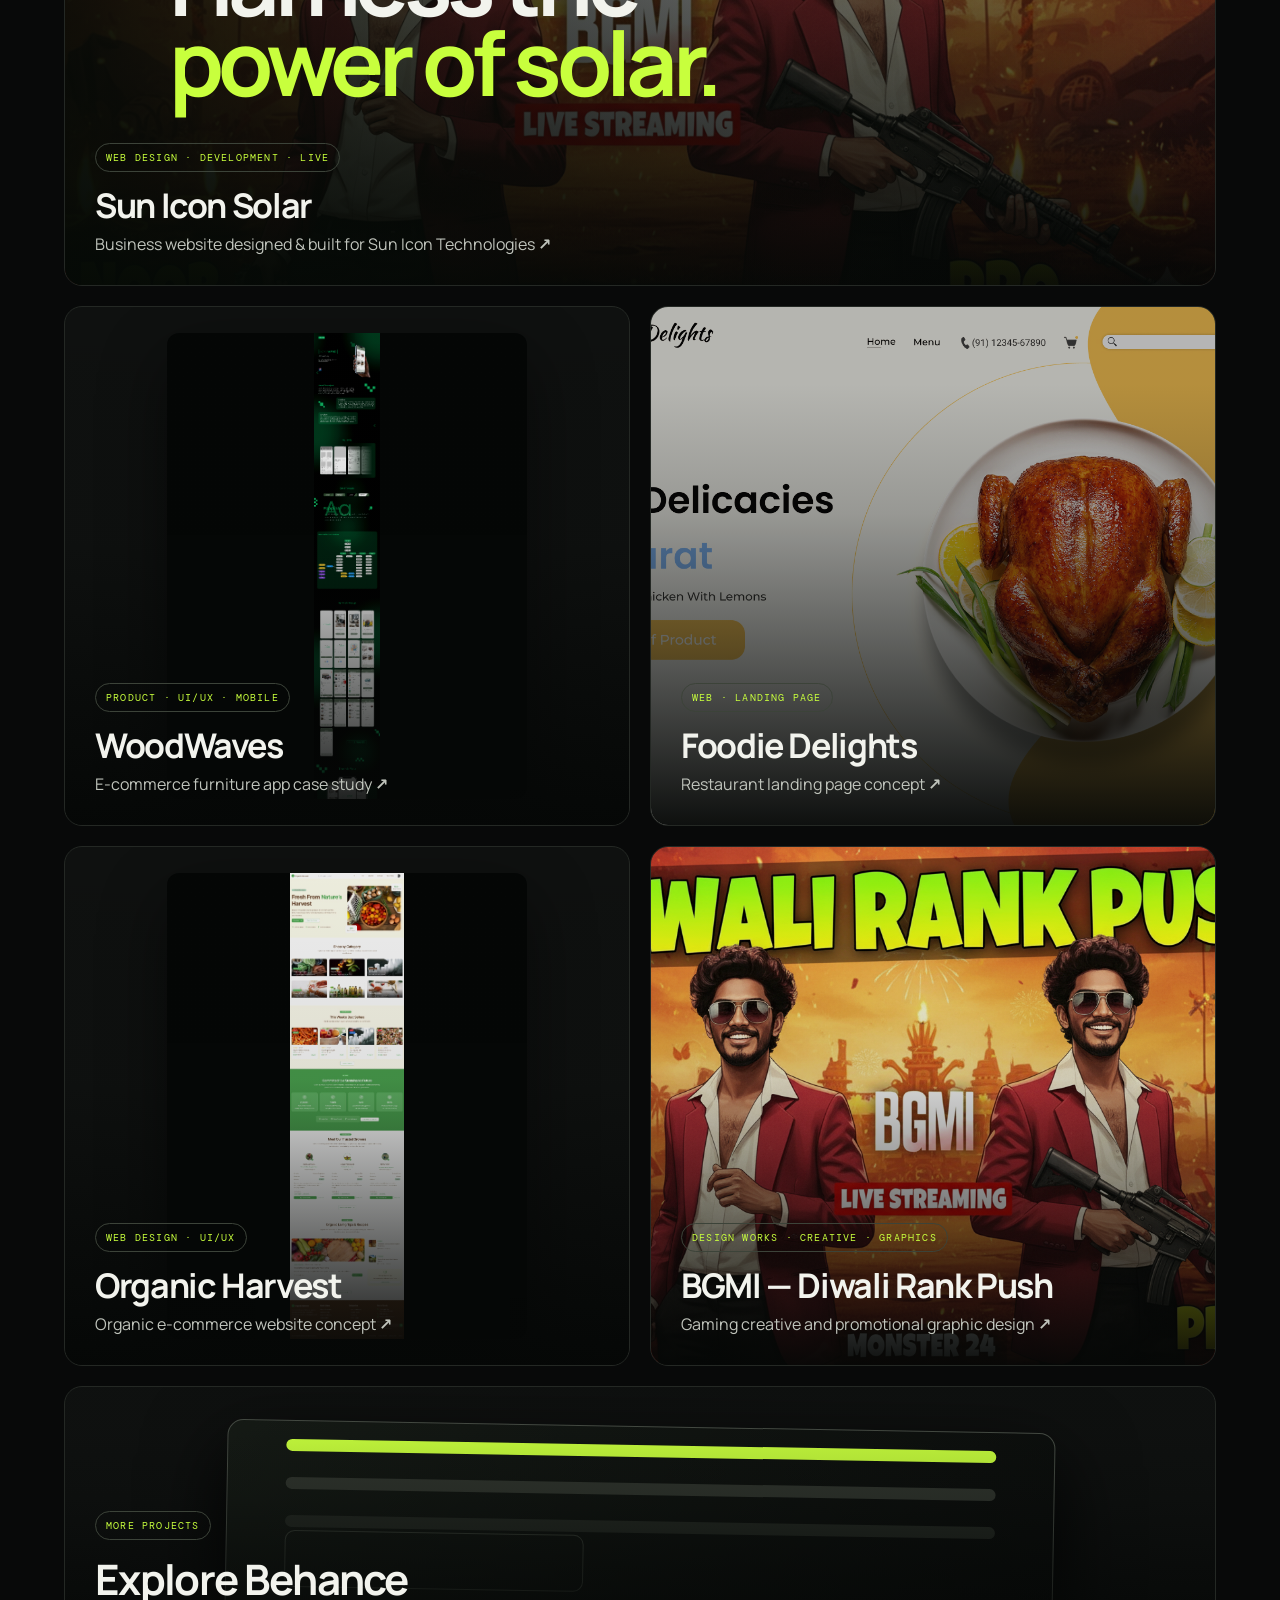
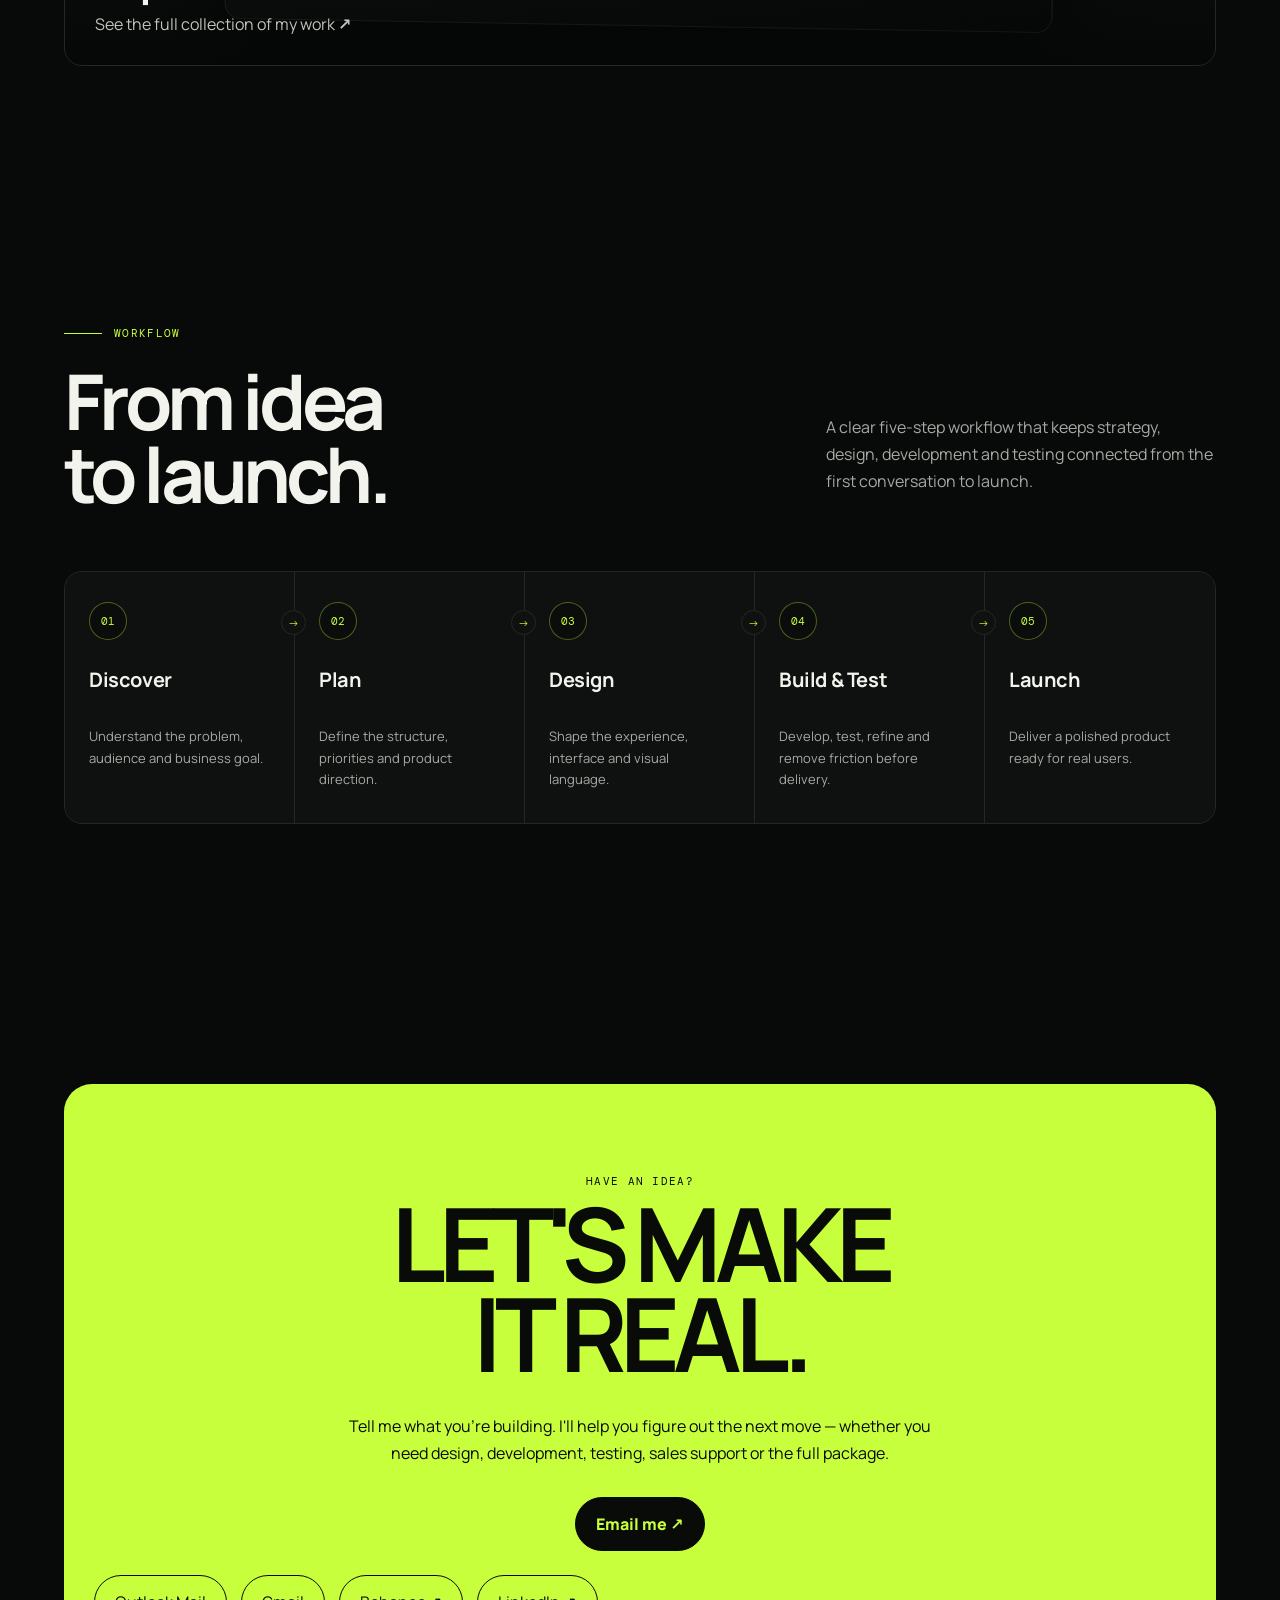
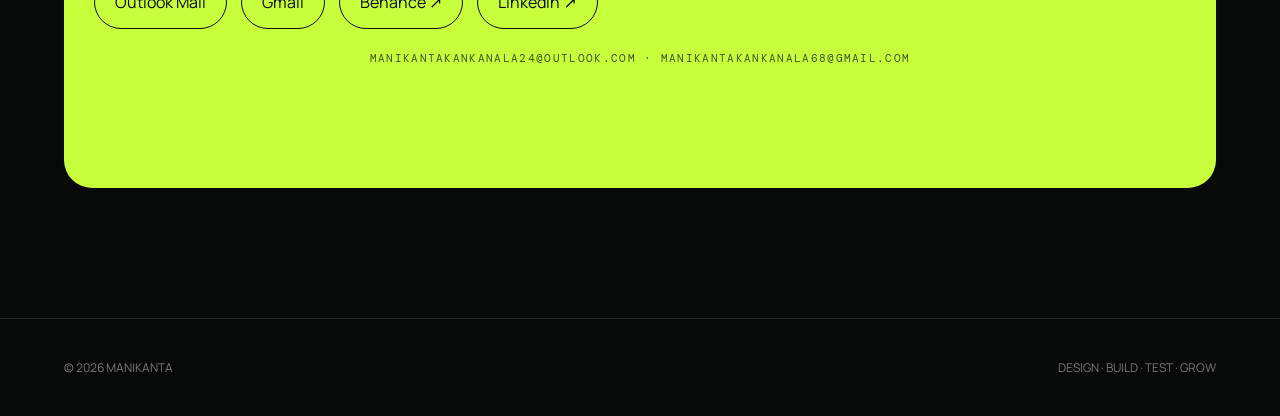
==== commit a114e78f: "Add files via upload" ====
--- a/index.html
+++ b/index.html
@@ -42,11 +42,35 @@
 footer{padding:40px 5vw;border-top:1px solid var(--line);display:flex;justify-content:space-between;color:#777d74;font-size:12px}.reveal{opacity:0;transform:translateY(35px);transition:opacity .8s cubic-bezier(.2,.7,.2,1),transform .8s cubic-bezier(.2,.7,.2,1)}.reveal.visible{opacity:1;transform:none}
 @media(max-width:900px){.showcase-grid{grid-template-columns:1fr}.featured-project{grid-column:auto;min-height:460px}.behance-card{grid-column:auto}.featured-title{font-size:clamp(42px,12vw,68px)}body{cursor:auto}.cursor,.cursor-dot{display:none}nav .links{display:none}.hero-inner,.about{grid-template-columns:1fr}.photo-wrap{justify-self:center;max-width:430px}.hero{padding-top:120px}.services{grid-template-columns:1fr}.process{grid-template-columns:1fr}.step{border-right:0;border-bottom:1px solid var(--line);min-height:auto;padding:26px 24px 30px}.step:last-child{border-bottom:0}.step h4{min-height:0;margin:20px 0 10px}.step p{max-width:none}.step:not(:last-child):after{content:"↓";right:22px;top:auto;bottom:-12px}.section-head{display:block}.section-desc{margin-top:20px}.stats{grid-template-columns:1fr 1fr}.photo-tag{left:0}.project.big{min-height:430px}}
 @media(max-width:520px){section{padding:90px 5vw}h1{font-size:55px}.hero-copy{font-size:15px}.stats{grid-template-columns:1fr}.contact{padding:65px 20px}.contact h2{font-size:56px}footer{display:block;line-height:2}}
+
+/* Experience */
+#experience{background:linear-gradient(180deg,#080909 0%,#0b0e0c 100%)}
+.experience-list{border:1px solid var(--line);border-radius:20px;overflow:hidden;background:#0f1110}
+.experience-item{display:grid;grid-template-columns:70px 1fr 120px;gap:30px;align-items:center;padding:34px 36px;border-bottom:1px solid var(--line);transition:background .3s,transform .3s}
+.experience-item:last-child{border-bottom:0}
+.experience-item:hover{background:#131713;transform:translateX(5px)}
+.experience-index{color:var(--accent);align-self:start;padding-top:4px}
+.experience-main{max-width:760px}
+.experience-meta{color:#8e9489;margin-bottom:10px}
+.experience-main h3{font-size:clamp(24px,3vw,38px);letter-spacing:-.045em;margin:0 0 10px;line-height:1}
+.experience-main p{color:var(--muted);line-height:1.65;margin:0;max-width:700px}
+.experience-tag{justify-self:end;border:1px solid #3c4339;border-radius:999px;padding:9px 12px;color:var(--accent);font:11px "DM Mono",monospace;letter-spacing:.1em}
+@media(max-width:700px){
+  .experience-item{grid-template-columns:42px 1fr;gap:18px;padding:26px 22px}
+  .experience-tag{grid-column:2;justify-self:start}
+  .experience-main h3{font-size:27px}
+}
+
+
+.about-focus{margin-top:34px;padding:20px 0;border-top:1px solid var(--line);border-bottom:1px solid var(--line)}
+.about-focus span{display:block;color:var(--accent);margin-bottom:10px}
+.about-focus strong{font-size:18px;line-height:1.45;display:block;max-width:620px}
+
 </style>
 </head>
 <body>
 <div class="noise"></div><div class="cursor"></div><div class="cursor-dot"></div>
-<nav><a class="logo" href="#">MANI<span>.</span></a><div class="links"><a href="#about">About</a><a href="#services">Services</a><a href="#work">Work</a><a href="#contact">Contact</a></div><a class="mono" href="#contact">Let's talk ↗</a></nav>
+<nav><a class="logo" href="#">MANI<span>.</span></a><div class="links"><a href="#about">About</a><a href="#services">Services</a><a href="#experience">Experience</a><a href="#work">Work</a><a href="#contact">Contact</a></div><a class="mono" href="#contact">Let's talk ↗</a></nav>
 
 <main>
 <section class="hero">
@@ -71,8 +95,73 @@
 <section id="about"><div class="container about">
 <div class="reveal"><div class="eyebrow mono"><i></i> About</div><p class="about-big">One person.<br><em>Multiple disciplines.</em><br>One clear goal.</p></div>
 <div class="reveal"><p class="about-text">I work across the full digital journey — from understanding a business problem and talking with customers to designing interfaces, building websites, testing apps and using AI to move faster. My advantage is seeing the product from both the <b>business and user side</b>.</p>
-<div class="stats"><div class="stat"><strong>06</strong><span>CORE CAPABILITIES</span></div><div class="stat"><strong>360°</strong><span>PRODUCT VIEW</span></div><div class="stat"><strong>AI+</strong><span>MODERN WORKFLOW</span></div></div></div>
+<div class="about-focus"><span class="mono">MY APPROACH</span><strong>Business thinking + user empathy + practical execution.</strong></div><div class="stats"><div class="stat"><strong>06</strong><span>CORE CAPABILITIES</span></div><div class="stat"><strong>360°</strong><span>PRODUCT VIEW</span></div><div class="stat"><strong>AI+</strong><span>MODERN WORKFLOW</span></div></div></div>
 </div></section>
+
+
+<section id="experience">
+  <div class="container">
+    <div class="section-head reveal">
+      <div>
+        <div class="eyebrow mono"><i></i> Experience</div>
+        <h2 class="section-title">Different roles.<br><span style="color:var(--accent)">One mindset.</span></h2>
+      </div>
+      <p class="section-desc">I combine business thinking, design, technology and quality testing to move digital work from idea to execution.</p>
+    </div>
+
+    <div class="experience-list reveal">
+      <article class="experience-item">
+        <div class="experience-index mono">01</div>
+        <div class="experience-main">
+          <div class="experience-meta mono">SALES · OPERATIONS</div>
+          <h3>Sales & Business Management</h3>
+          <p>Client communication, lead handling, project coordination and turning customer requirements into practical solutions.</p>
+        </div>
+        <div class="experience-tag">BUSINESS</div>
+      </article>
+
+      <article class="experience-item">
+        <div class="experience-index mono">02</div>
+        <div class="experience-main">
+          <div class="experience-meta mono">UI/UX · PRODUCT</div>
+          <h3>UI/UX & Product Design</h3>
+          <p>Creating user flows, wireframes, interfaces and visual systems with a focus on clarity, usability and real-world product needs.</p>
+        </div>
+        <div class="experience-tag">DESIGN</div>
+      </article>
+
+      <article class="experience-item">
+        <div class="experience-index mono">03</div>
+        <div class="experience-main">
+          <div class="experience-meta mono">WEB · DEVELOPMENT</div>
+          <h3>Website Design & Development</h3>
+          <p>Designing and building responsive websites, from landing pages and business sites to complete digital experiences.</p>
+        </div>
+        <div class="experience-tag">BUILD</div>
+      </article>
+
+      <article class="experience-item">
+        <div class="experience-index mono">04</div>
+        <div class="experience-main">
+          <div class="experience-meta mono">QA · TESTING</div>
+          <h3>Game & App Testing</h3>
+          <p>Testing digital products for functionality, usability and interface issues, then communicating findings clearly for improvement.</p>
+        </div>
+        <div class="experience-tag">QUALITY</div>
+      </article>
+
+      <article class="experience-item">
+        <div class="experience-index mono">05</div>
+        <div class="experience-main">
+          <div class="experience-meta mono">AI · AUTOMATION</div>
+          <h3>AI-Powered Workflow</h3>
+          <p>Using modern AI tools to accelerate research, creative work, development and repetitive workflows while keeping human judgment in control.</p>
+        </div>
+        <div class="experience-tag">AI+</div>
+      </article>
+    </div>
+  </div>
+</section>
 
 <section id="services"><div class="container"><div class="section-head reveal"><div><div class="eyebrow mono"><i></i> Capabilities</div><h2 class="section-title">What I<br>bring to the table.</h2></div><p class="section-desc">A practical mix of creative, technical and business skills — built to take an idea from conversation to execution.</p></div>
 <div class="services reveal">
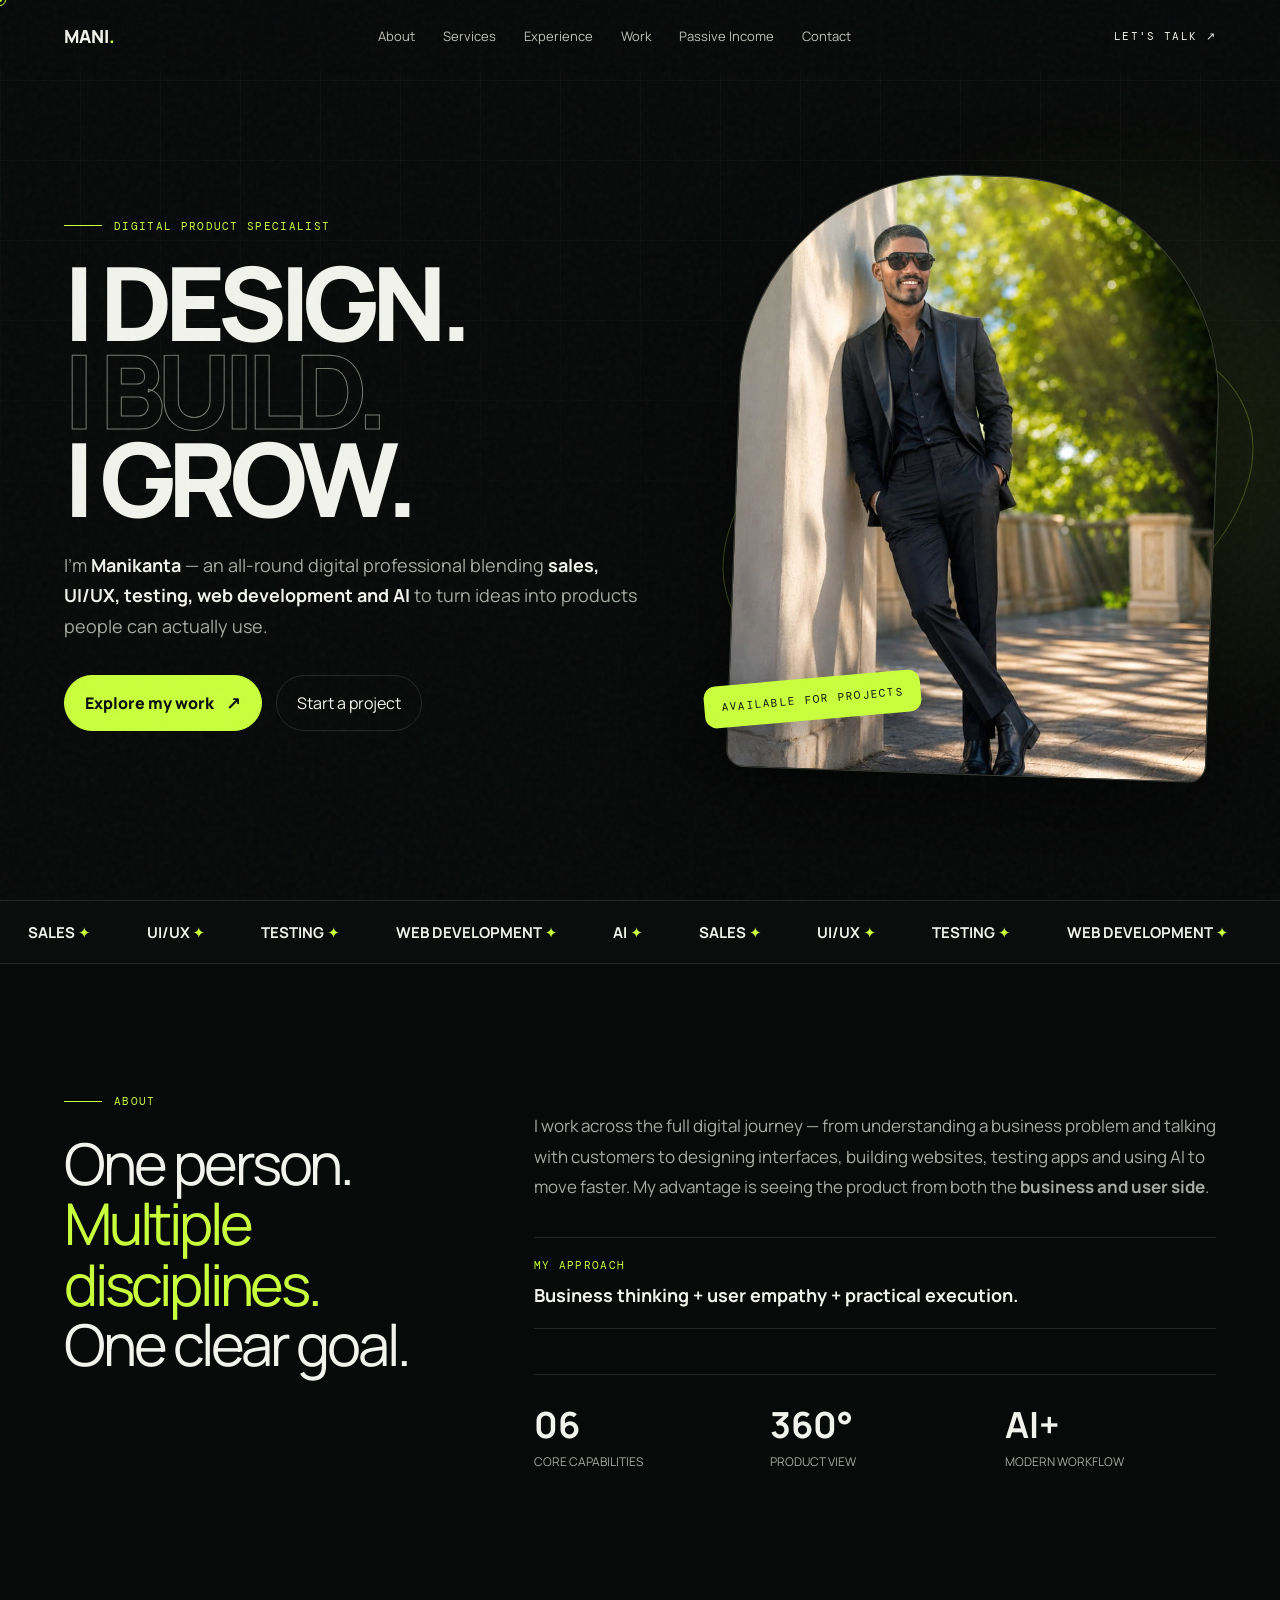
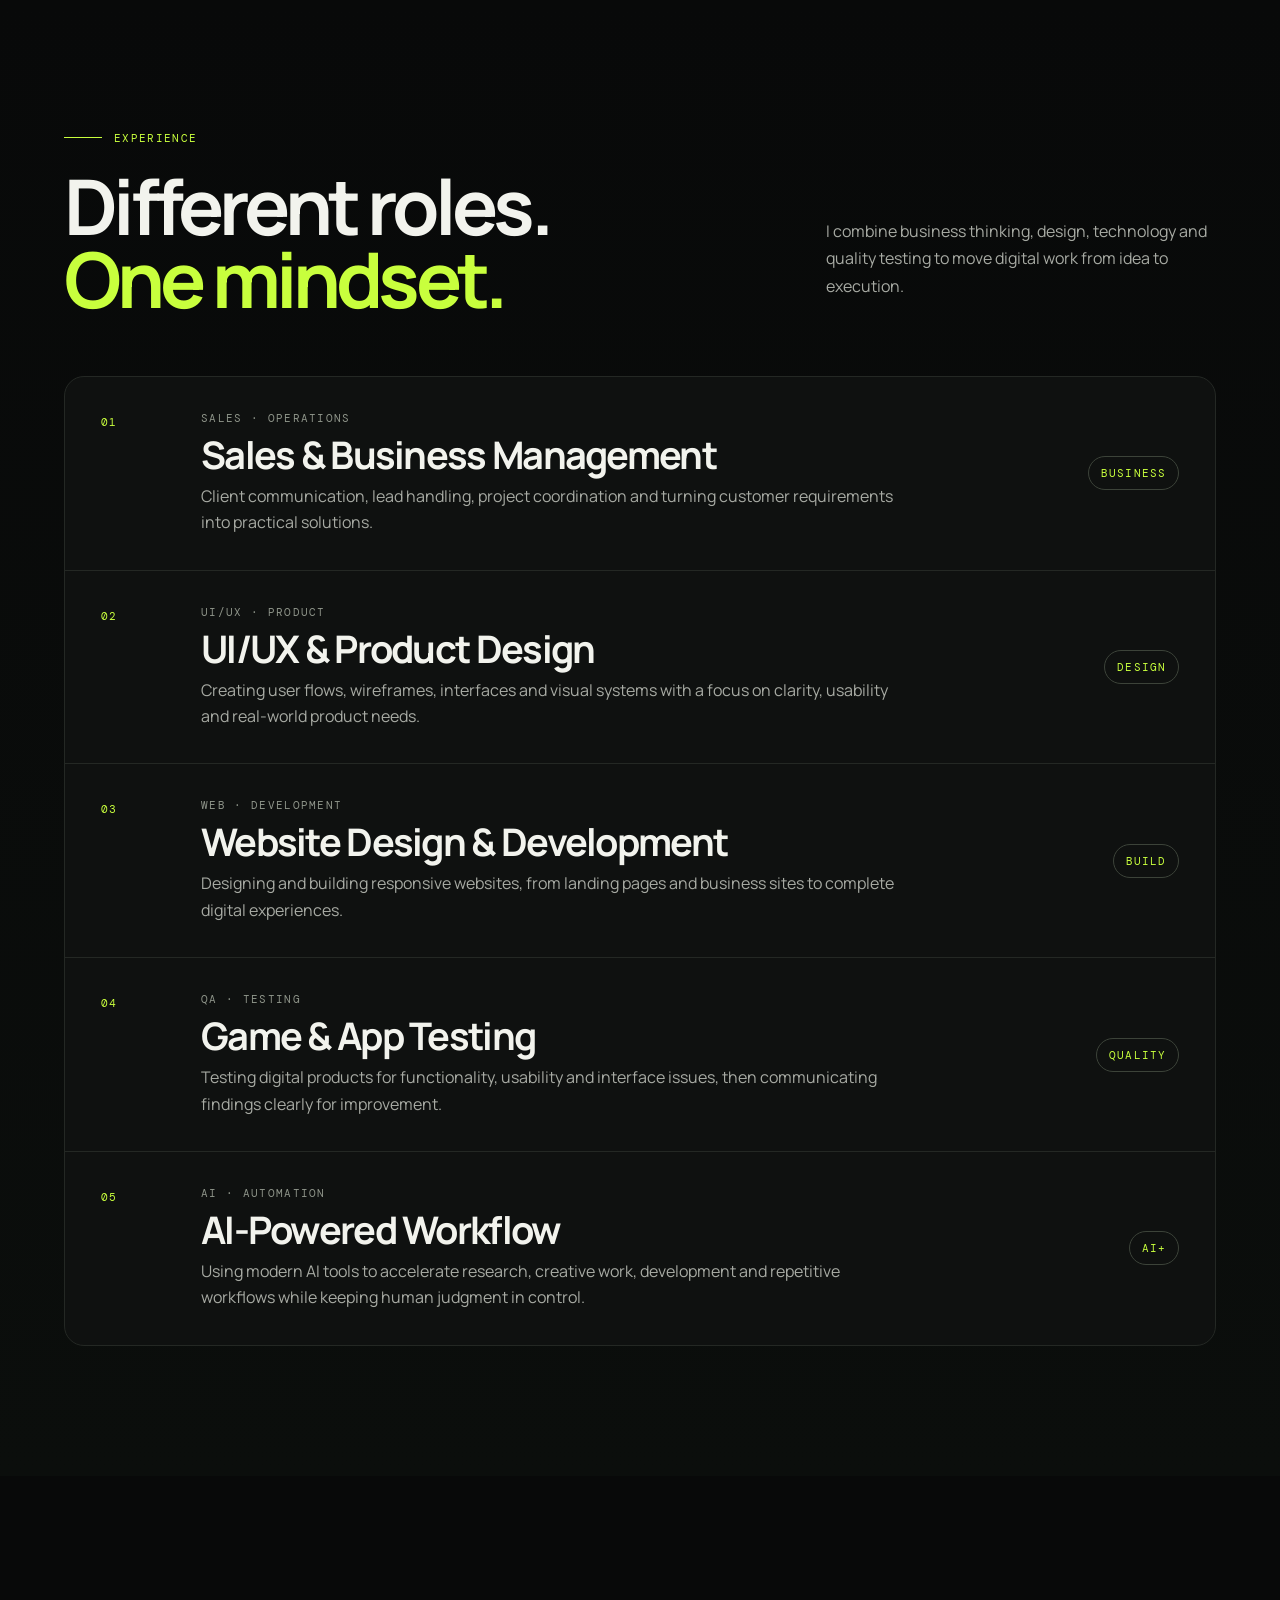
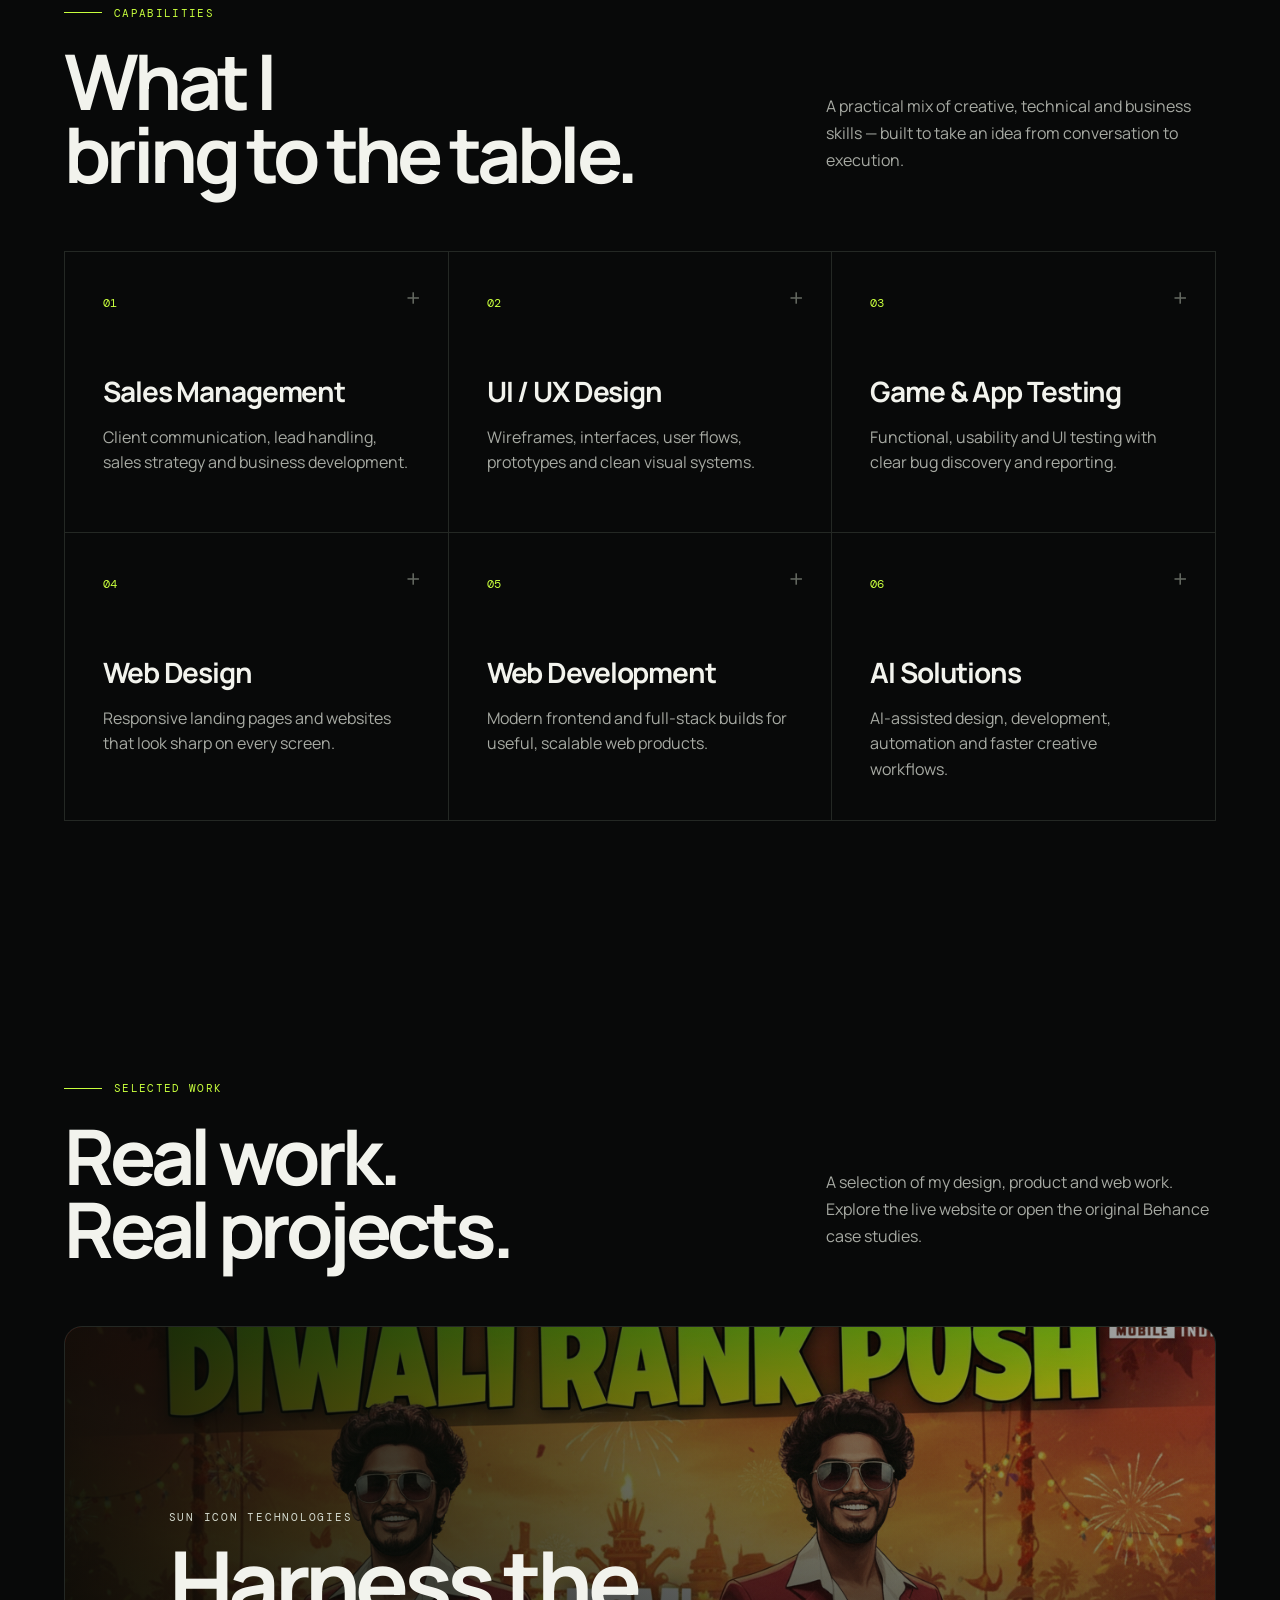
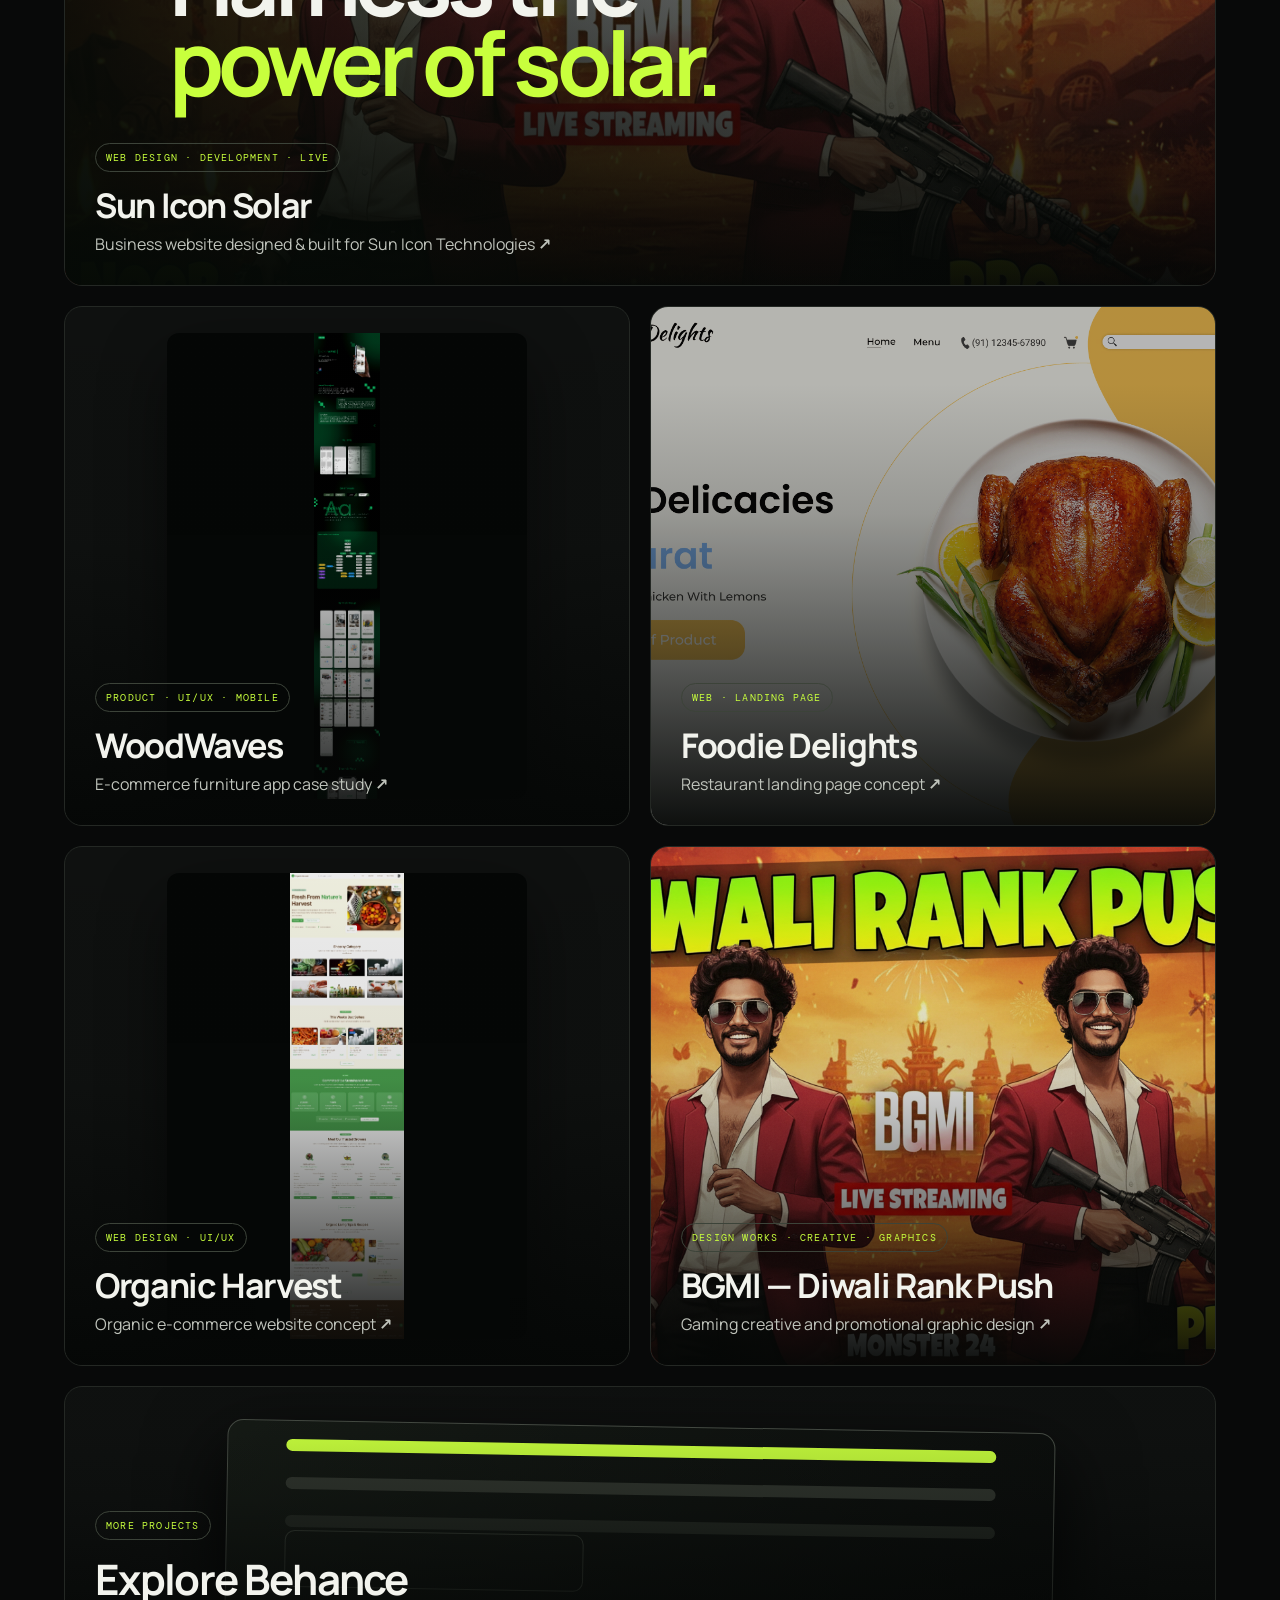
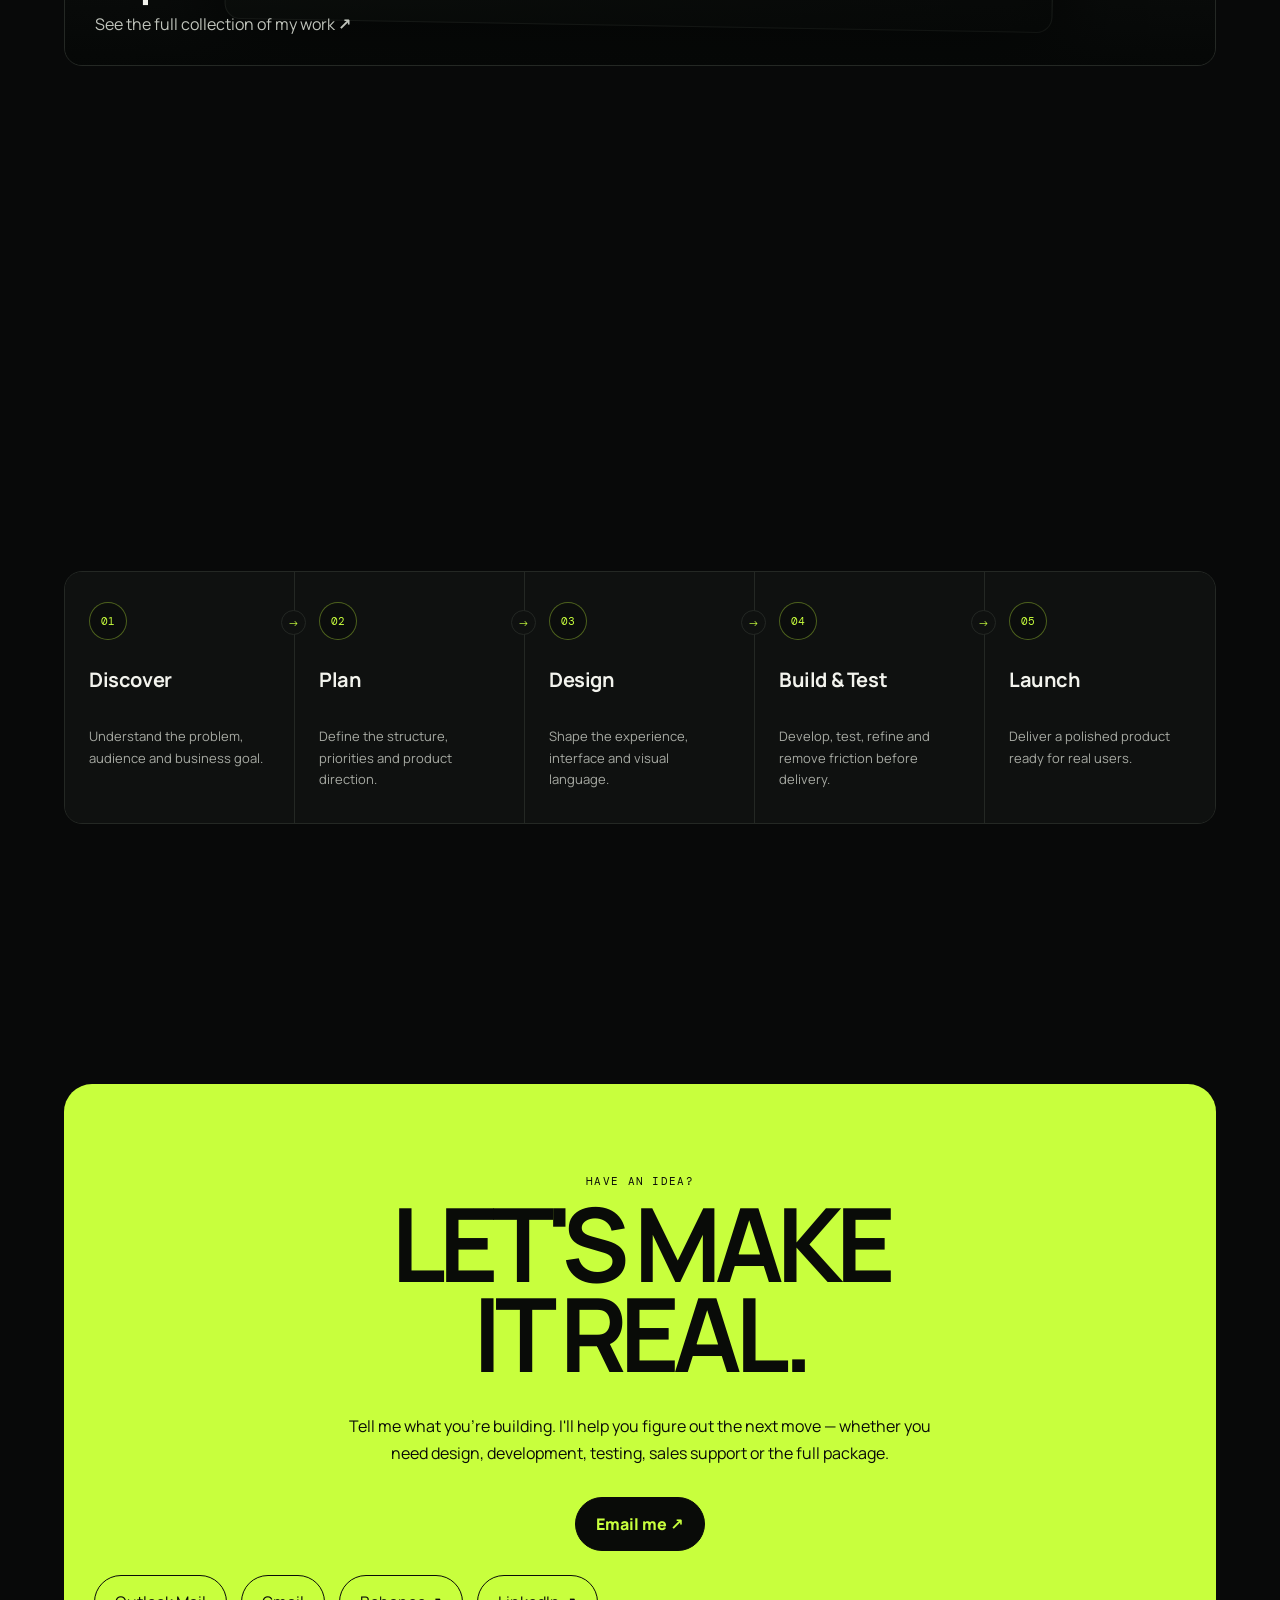
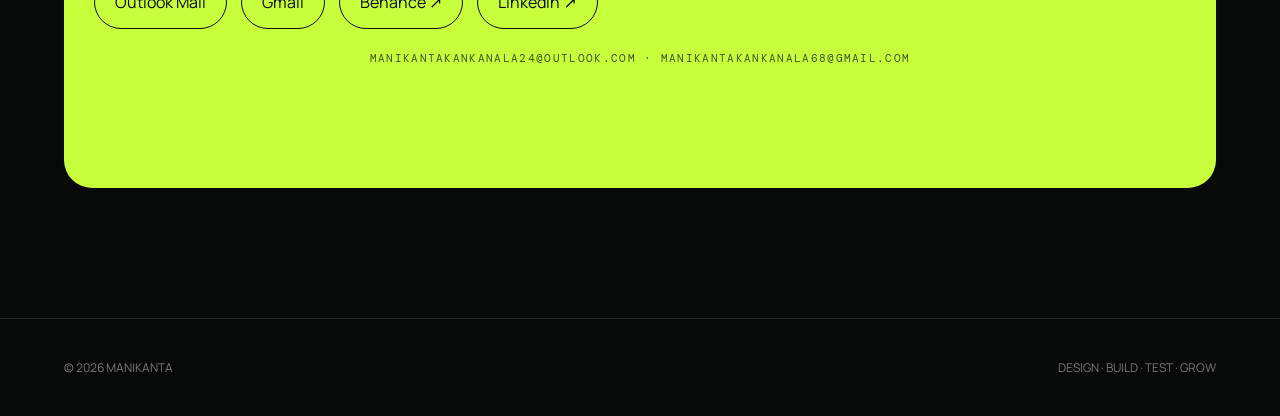
==== commit ee34b51e: "Add files via upload" ====
--- a/index.html
+++ b/index.html
@@ -1,10 +1,37 @@
 <!DOCTYPE html>
 <html lang="en">
 <head>
+
+<meta name="description" content="Manikanta — multidisciplinary digital professional working across sales, UI/UX, web design & development, app and game testing, and AI-powered workflows.">
+<meta name="keywords" content="Manikanta, UI UX Designer, Product Designer, Web Designer, Web Developer, App Tester, Game Tester, Sales Manager, AI">
+<meta name="author" content="Manikanta">
+<meta name="robots" content="index, follow, max-image-preview:large">
+<link rel="canonical" href="https://is-cool.online/">
+<meta name="theme-color" content="#080909">
+
+<!-- Open Graph / WhatsApp / LinkedIn -->
+<meta property="og:type" content="website">
+<meta property="og:url" content="https://is-cool.online/">
+<meta property="og:title" content="Manikanta — Digital Product Specialist">
+<meta property="og:description" content="Sales · UI/UX · Web · Testing · AI — I design, build, test and grow digital products.">
+<meta property="og:image" content="https://is-cool.online/assets/og-image.jpg">
+<meta property="og:image:width" content="1200">
+<meta property="og:image:height" content="630">
+<meta property="og:image:alt" content="Manikanta — Digital Product Specialist">
+
+<!-- X / Twitter -->
+<meta name="twitter:card" content="summary_large_image">
+<meta name="twitter:title" content="Manikanta — Digital Product Specialist">
+<meta name="twitter:description" content="Sales · UI/UX · Web · Testing · AI">
+<meta name="twitter:image" content="https://is-cool.online/assets/og-image.jpg">
+
+<link rel="icon" type="image/svg+xml" href="assets/favicon.svg">
+<link rel="alternate icon" href="assets/favicon.svg">
+<link rel="apple-touch-icon" href="assets/favicon.svg">
+
 <meta charset="UTF-8">
 <meta name="viewport" content="width=device-width, initial-scale=1.0">
-<title>Manikanta — Digital Product Specialist</title>
-<meta name="description" content="Manikanta — Sales, UI/UX, Testing, Web Development and AI-powered digital products.">
+<title>Manikanta — Digital Product Specialist | UI/UX · Web · AI</title>
 <style>
 @import url('https://fonts.googleapis.com/css2?family=DM+Mono:wght@400;500&family=Manrope:wght@400;500;600;700;800&display=swap');
 :root{--bg:#080909;--panel:#101211;--text:#f2f3ed;--muted:#a7aaa3;--line:#242824;--accent:#c8ff3d;--accent2:#e7ff9e}
@@ -67,10 +94,34 @@
 .about-focus strong{font-size:18px;line-height:1.45;display:block;max-width:620px}
 
 </style>
+
+<script type="application/ld+json">
+{
+  "@context":"https://schema.org",
+  "@type":"Person",
+  "name":"Manikanta",
+  "url":"https://is-cool.online/",
+  "jobTitle":"Digital Product Specialist",
+  "sameAs":[
+    "https://www.behance.net/manikankanala"
+  ],
+  "knowsAbout":[
+    "Sales Management",
+    "UI/UX Design",
+    "Product Design",
+    "Web Design",
+    "Web Development",
+    "Game Testing",
+    "App Testing",
+    "Artificial Intelligence"
+  ]
+}
+</script>
+
 </head>
 <body>
 <div class="noise"></div><div class="cursor"></div><div class="cursor-dot"></div>
-<nav><a class="logo" href="#">MANI<span>.</span></a><div class="links"><a href="#about">About</a><a href="#services">Services</a><a href="#experience">Experience</a><a href="#work">Work</a><a href="#contact">Contact</a></div><a class="mono" href="#contact">Let's talk ↗</a></nav>
+<nav><a class="logo" href="#">MANI<span>.</span></a><div class="links"><a href="#about">About</a><a href="#services">Services</a><a href="#experience">Experience</a><a href="#work">Work</a><a href="passive-income.html">Passive Income</a><a href="#contact">Contact</a></div><a class="mono" href="#contact">Let's talk ↗</a></nav>
 
 <main>
 <section class="hero">
@@ -192,7 +243,7 @@
 <div class="step"><span class="num">05</span><h4>Launch</h4><p>Deliver a polished product ready for real users.</p></div>
 </div></div></section>
 
-<section id="contact"><div class="container"><div class="contact reveal"><div class="mono">Have an idea?</div><h2>LET'S MAKE<br>IT REAL.</h2><p>Tell me what you're building. I'll help you figure out the next move — whether you need design, development, testing, sales support or the full package.</p><a class="btn primary magnetic" href="mailto:manikantakankanala24@outlook.com">Email me ↗</a><div style="display:flex;flex-wrap:wrap;gap:14px;margin-top:24px"><a class="btn" href="mailto:manikantakankanala24@outlook.com">Outlook Mail</a><a class="btn" href="mailto:manikantakankanala68@gmail.com">Gmail</a><a class="btn" href="https://www.behance.net/manikankanala" target="_blank" rel="noopener">Behance ↗</a><a class="btn" href="https://www.linkedin.com/" target="_blank" rel="noopener">LinkedIn ↗</a></div><p class="mono" style="margin-top:20px;font-size:11px;opacity:.7">manikantakankanala24@outlook.com · manikantakankanala68@gmail.com</p></div></div></section>
+<section id="contact"><div class="container"><div class="contact reveal"><div class="mono">Have an idea?</div><h2>LET'S MAKE<br>IT REAL.</h2><p>Tell me what you're building. I'll help you figure out the next move — whether you need design, development, testing, sales support or the full package.</p><a class="btn primary magnetic" href="mailto:manikantakankanala24@outlook.com">Email me ↗</a><div style="display:flex;flex-wrap:wrap;gap:14px;margin-top:24px"><a class="btn" href="mailto:manikantakankanala24@outlook.com">Outlook Mail</a><a class="btn" href="mailto:manikantakankanala68@gmail.com">Gmail</a><a class="btn" href="https://www.behance.net/manikankanala" target="_blank" rel="noopener">Behance ↗</a><a class="btn" href="#contact" aria-label="LinkedIn profile will be added soon">LinkedIn ↗</a></div><p class="mono" style="margin-top:20px;font-size:11px;opacity:.7">manikantakankanala24@outlook.com · manikantakankanala68@gmail.com</p></div></div></section>
 </main>
 <footer><span>© 2026 MANIKANTA</span><span>DESIGN · BUILD · TEST · GROW</span></footer>
 
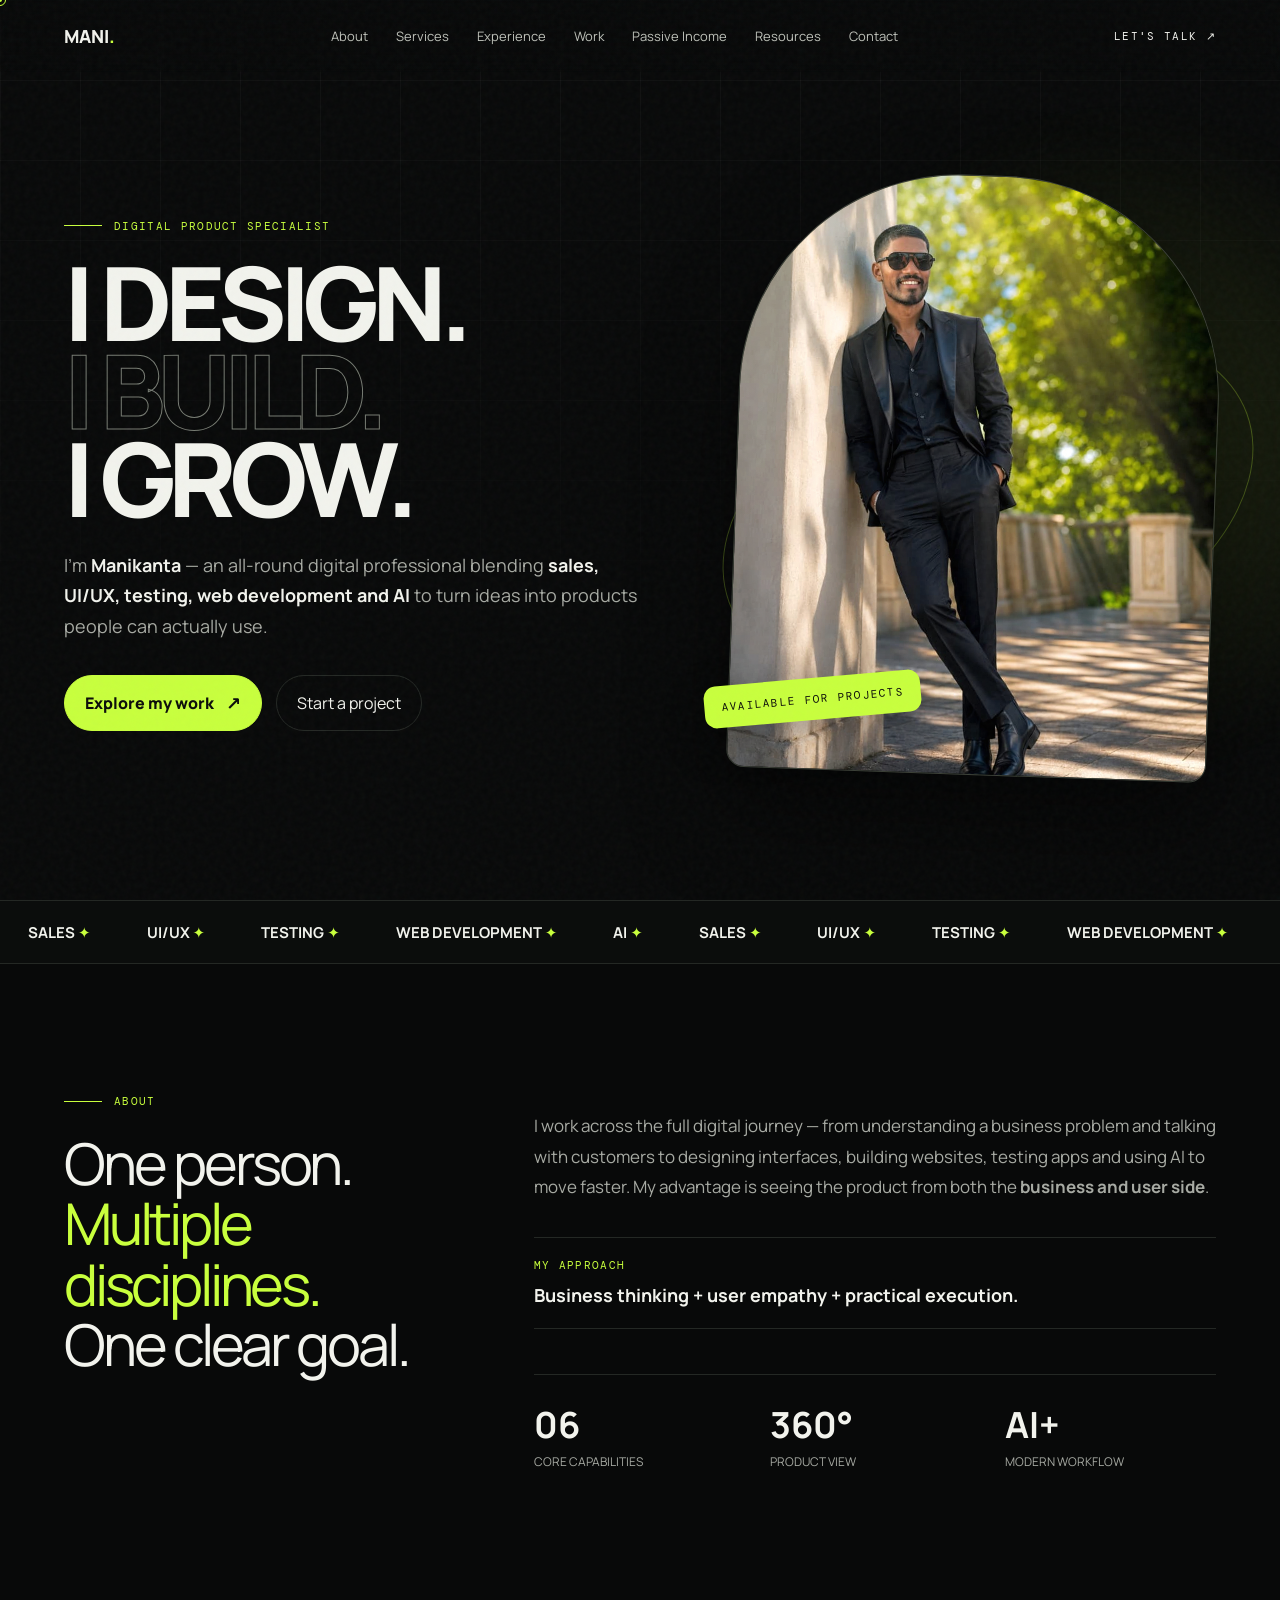
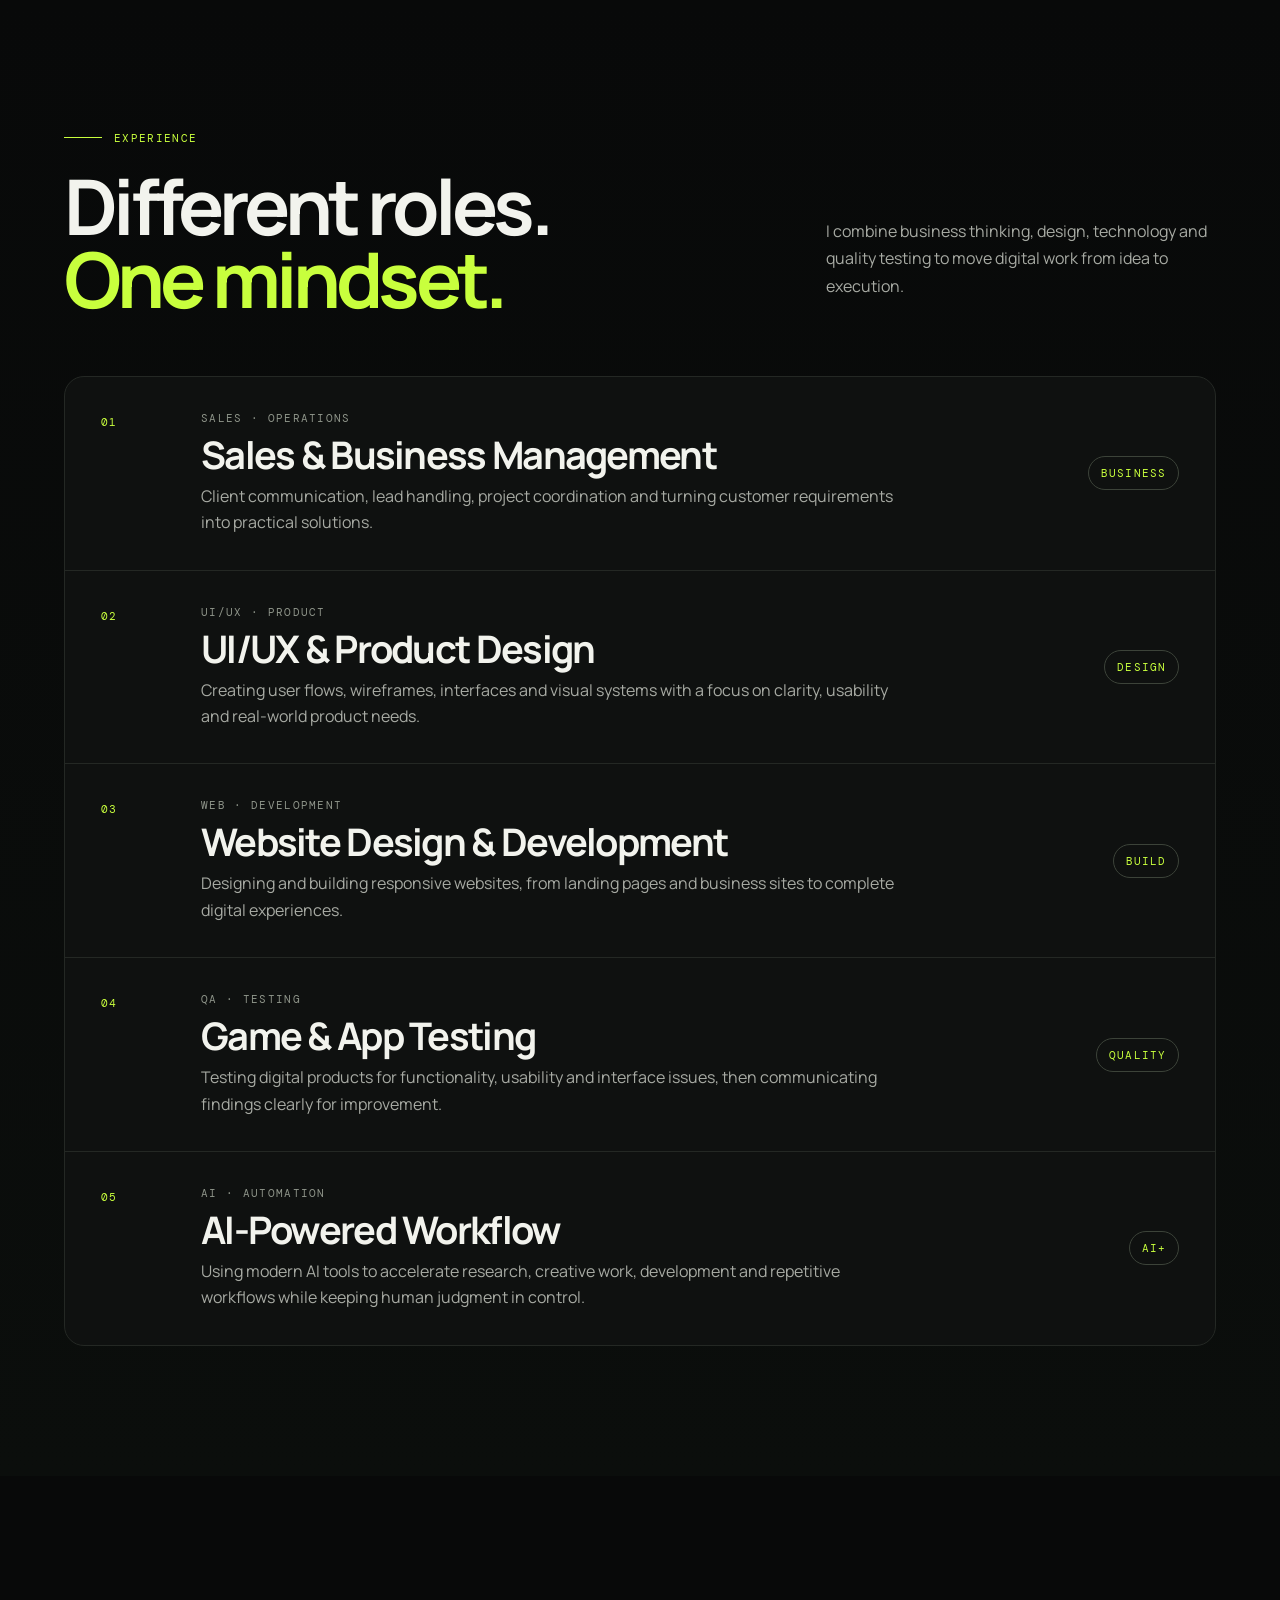
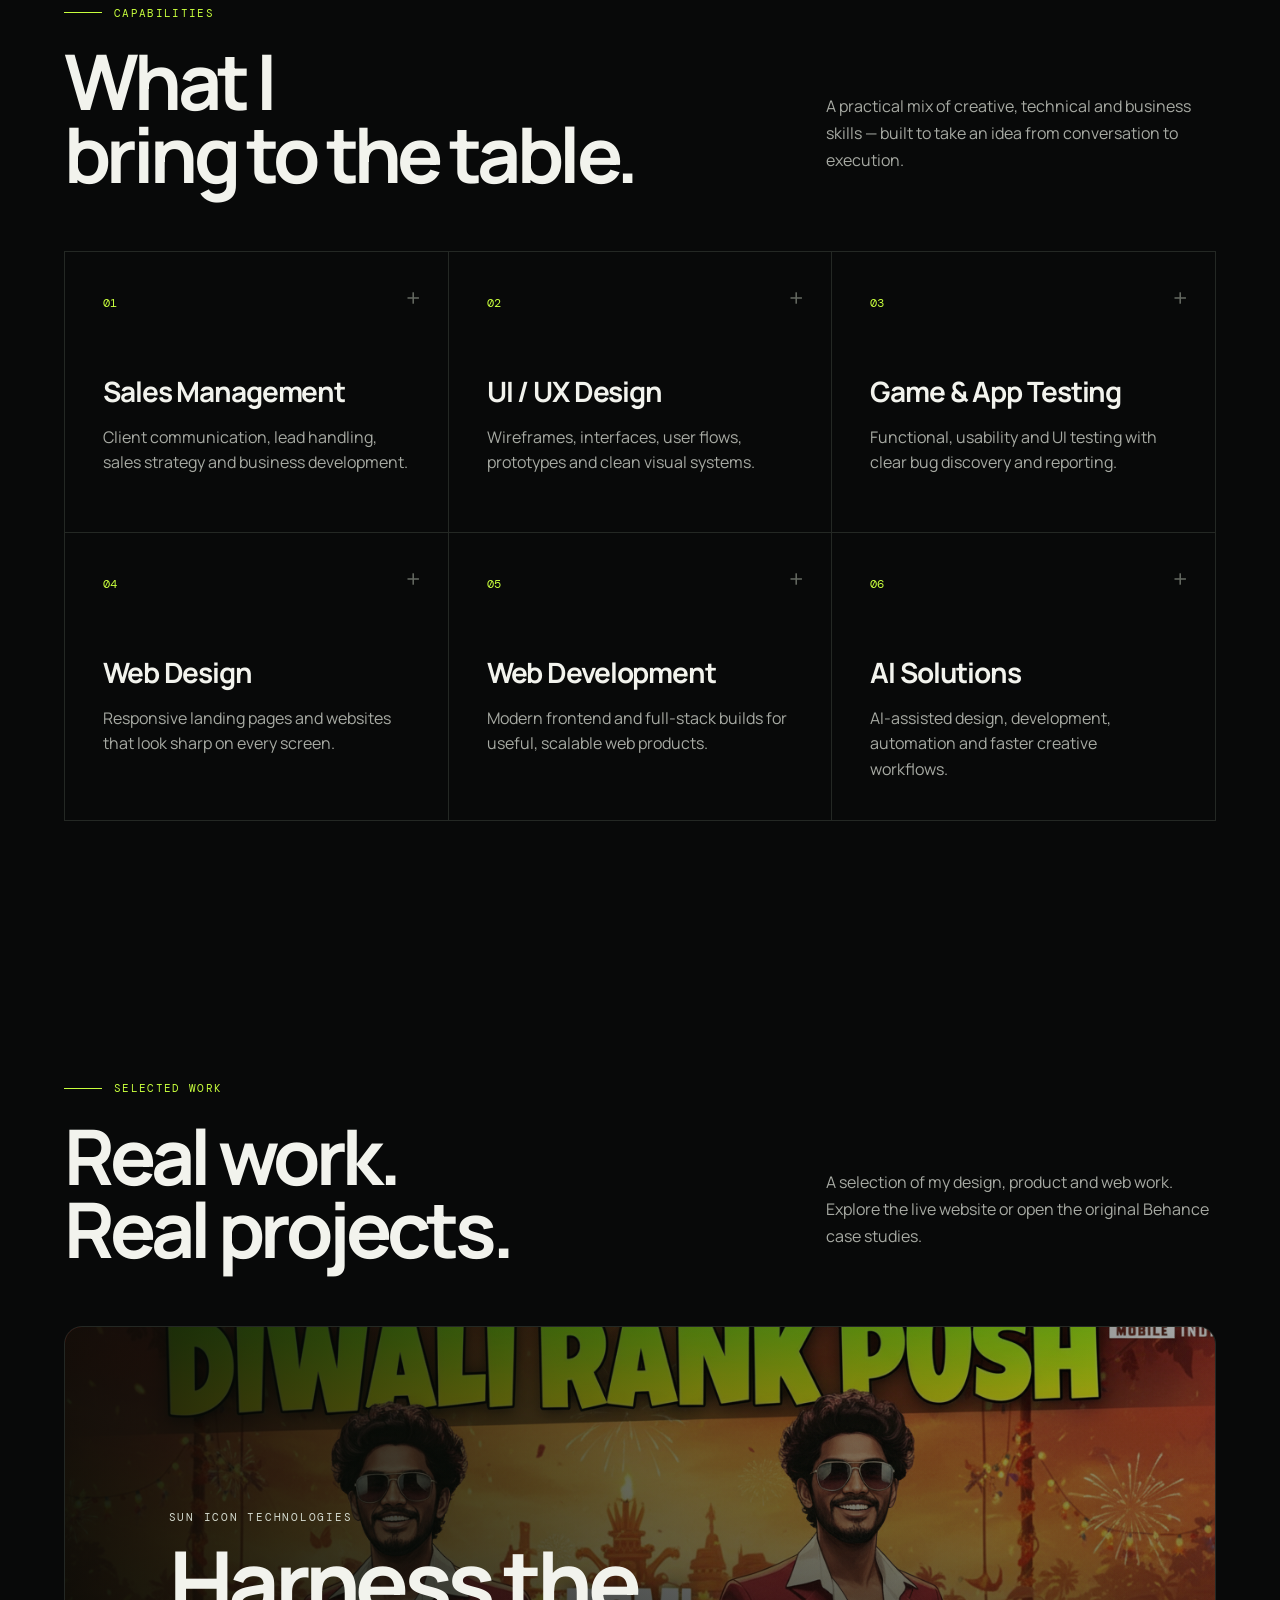
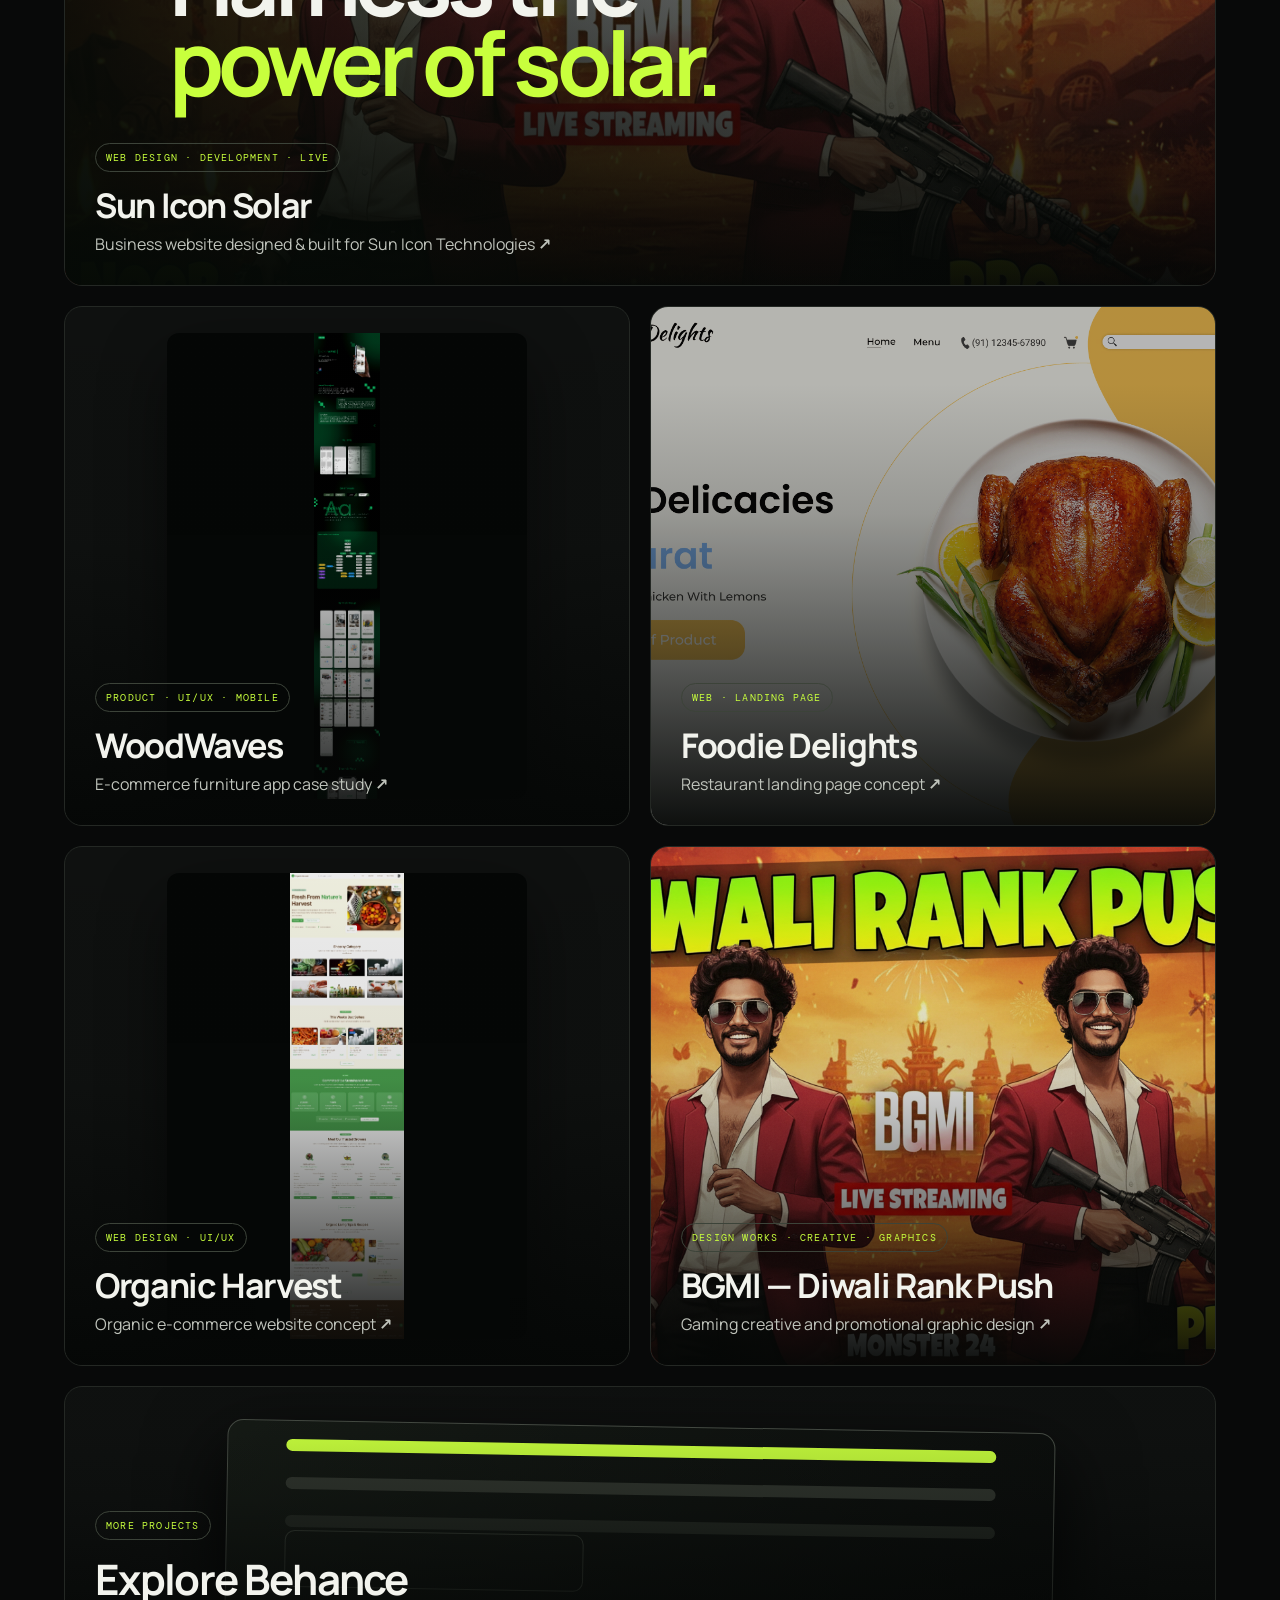
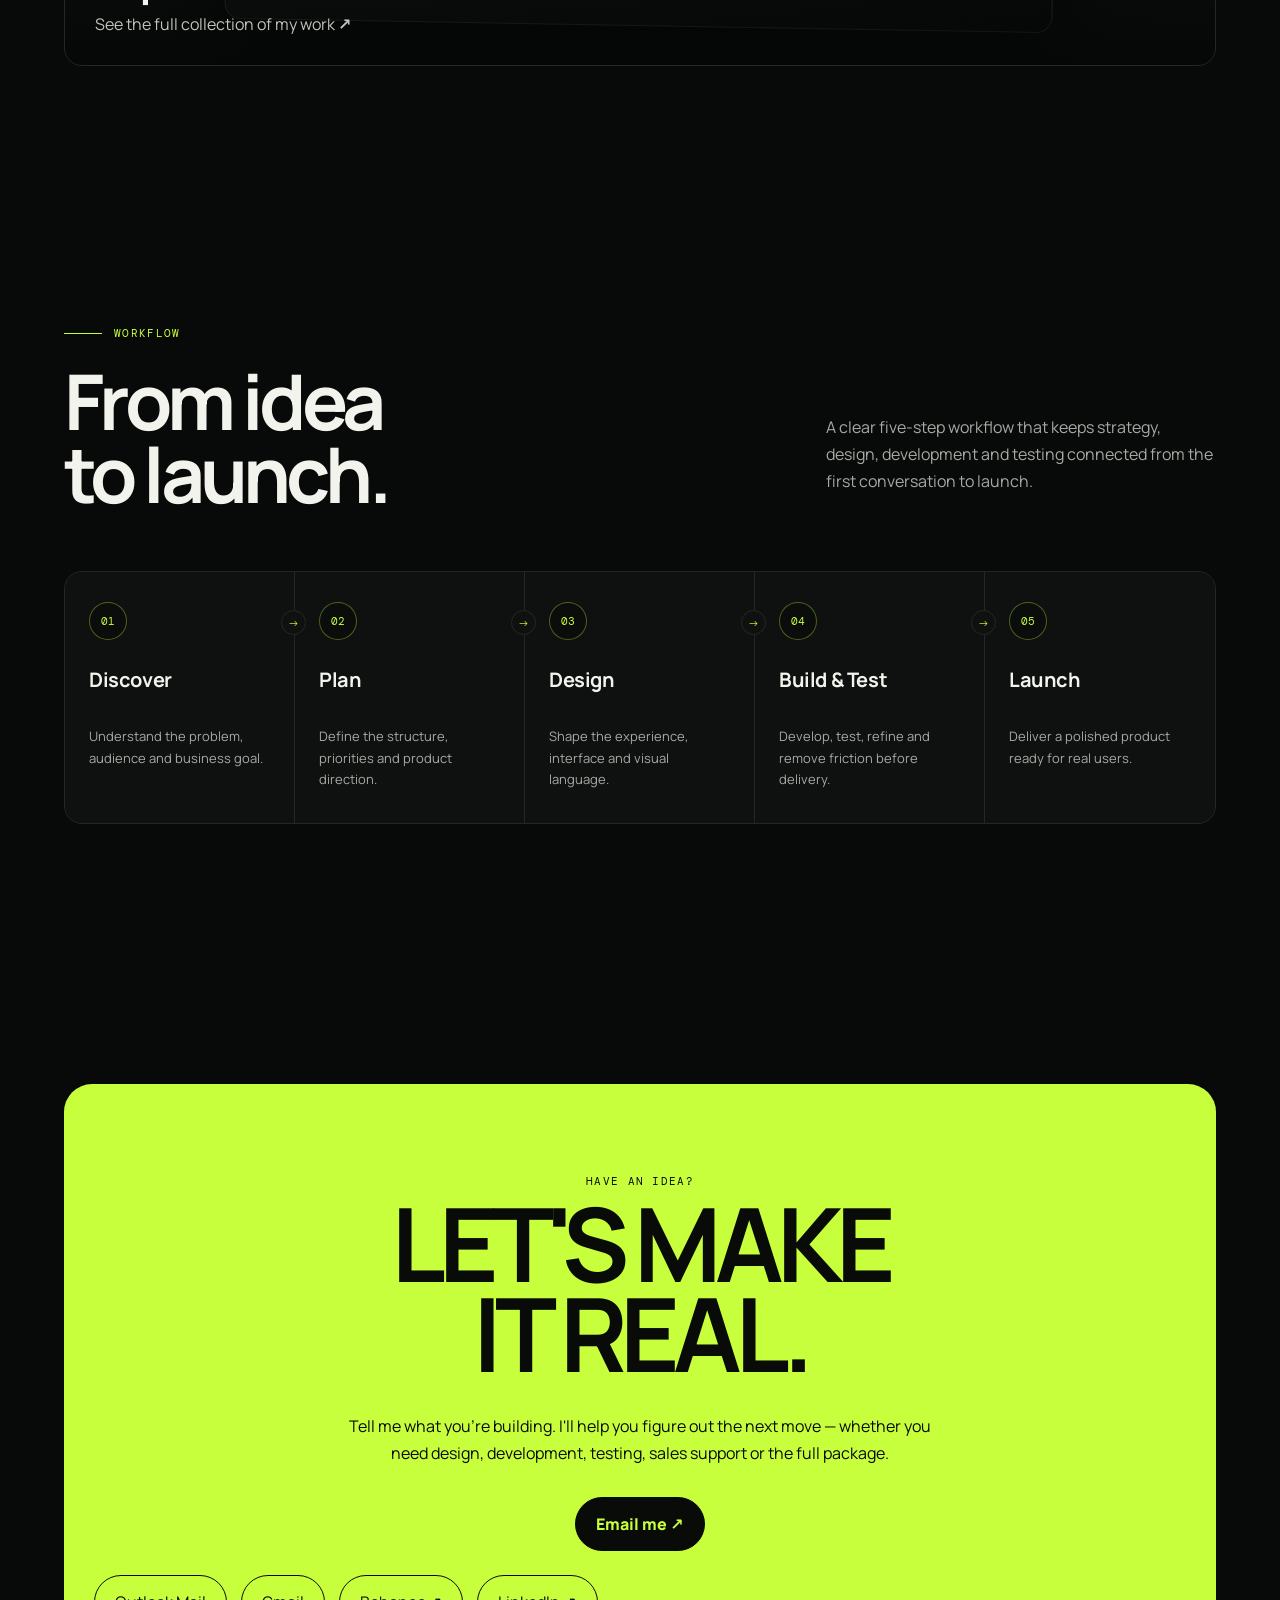
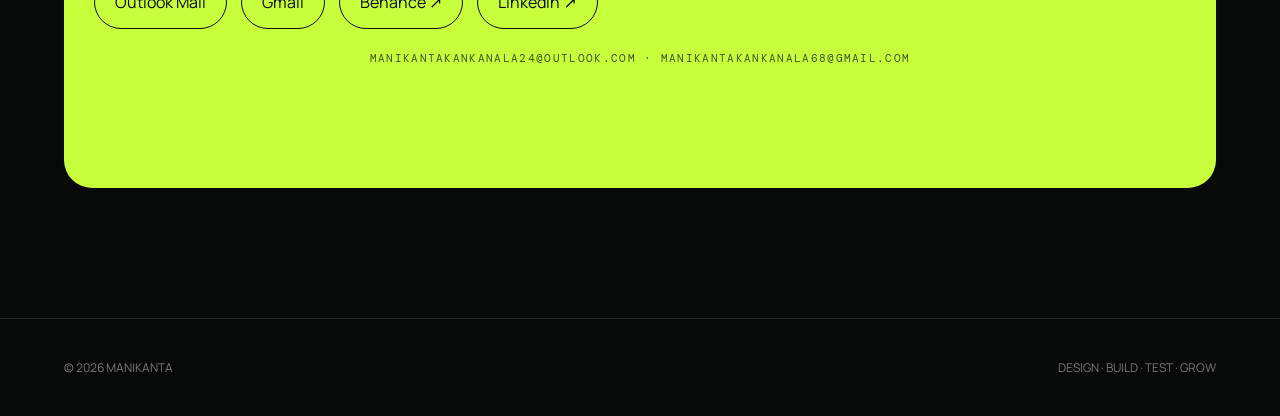
==== commit 873418ff: "Add files via upload" ====
--- a/index.html
+++ b/index.html
@@ -121,7 +121,7 @@
 </head>
 <body>
 <div class="noise"></div><div class="cursor"></div><div class="cursor-dot"></div>
-<nav><a class="logo" href="#">MANI<span>.</span></a><div class="links"><a href="#about">About</a><a href="#services">Services</a><a href="#experience">Experience</a><a href="#work">Work</a><a href="passive-income.html">Passive Income</a><a href="#contact">Contact</a></div><a class="mono" href="#contact">Let's talk ↗</a></nav>
+<nav><a class="logo" href="/">MANI<span>.</span></a><div class="links"><a href="#about">About</a><a href="#services">Services</a><a href="#experience">Experience</a><a href="#work">Work</a><a href="/passive-income/">Passive Income</a><a href="/resources/">Resources</a><a href="#contact">Contact</a></div><a class="mono" href="#contact">Let's talk ↗</a></nav>
 
 <main>
 <section class="hero">
